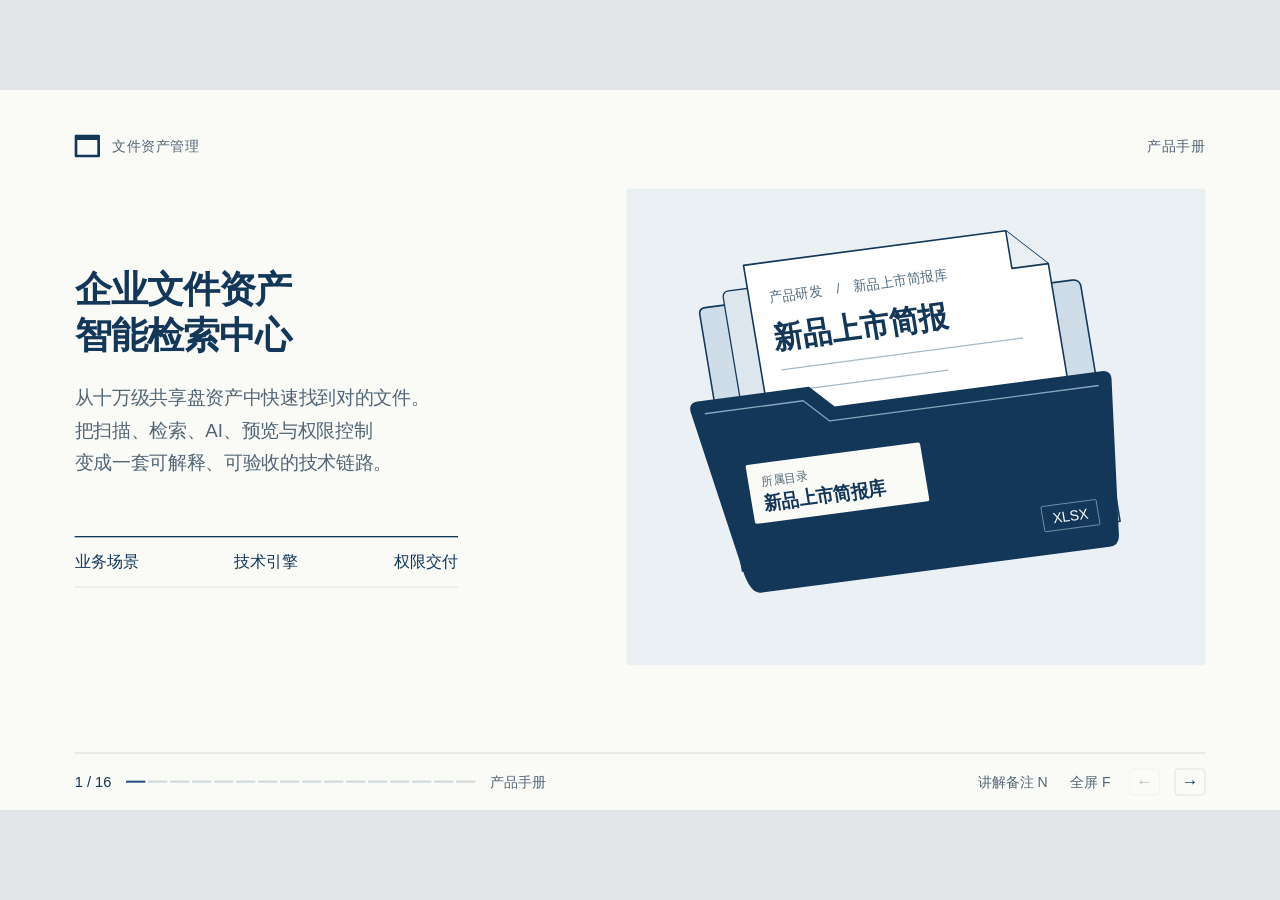
==== docs/customer_technology_manual.html @ cc65c1d8 "docs: add customer-facing technical manual grounded in scanning, preview, AI, and directory ACL impl" ====
<!doctype html>
<html lang="zh-CN"><head><meta charset="UTF-8">
<meta name="viewport" content="width=device-width,initial-scale=1">
<title>企业文件资产智能检索中心 · 产品手册</title>
<style>
:root {
  --paper:#fafaf7; --white:#fff; --ink:#182d3e; --navy:#123759; --blue:#214f7b;
  --pale:#eaf0f4; --soft:#536675; --line:#d1d8db;
}
* { box-sizing:border-box }
html,body { width:100%; height:100%; margin:0; overflow:hidden }
body { font:26px/1.5 -apple-system,BlinkMacSystemFont,"PingFang SC","Microsoft YaHei",sans-serif; color:var(--ink); background:#e1e5e7 }
button { font:inherit; color:inherit; cursor:pointer }
button:focus-visible { outline:3px solid #487dad; outline-offset:4px }
#deck { width:1920px; height:1080px; position:absolute; transform-origin:top left; background:var(--paper) }
.slide { display:none; width:1920px; height:1080px; position:relative; overflow:hidden; padding:64px 112px 118px; background:var(--paper) }
.slide.on { display:block; animation:reveal 150ms ease-out }
@keyframes reveal { from {opacity:.3} to {opacity:1} }
@media(prefers-reduced-motion:reduce) { .slide.on {animation:none} }
h1,h2,h3,p,figure {margin:0}
h1,h2,h3 {color:var(--navy)}
.mast {display:flex; justify-content:space-between; align-items:center; height:39px; font-size:21px; font-weight:550; color:var(--soft); letter-spacing:.04em}
.mast span:first-child {display:flex; align-items:center; gap:18px}
.mast span:first-child:before {content:""; display:block; width:30px; height:22px; border:4px solid var(--navy); border-top-width:8px; border-radius:2px}
.pagehead {margin:47px 0 35px}
h2 {font-size:54px; line-height:1.25; letter-spacing:-.045em; font-weight:700}
.pagehead p {color:var(--soft); font-size:27px; margin-top:15px}
.fine {position:absolute; left:112px; right:112px; bottom:115px; color:var(--soft); font-size:21px}
svg text {font-family:-apple-system,"PingFang SC","Microsoft YaHei",sans-serif}
.cover-layout {display:grid; grid-template-columns:.95fr 1.05fr; align-items:center; gap:42px; margin-top:45px; height:715px}
.cover h1 {font-size:56px; line-height:1.23; letter-spacing:-.035em}
.cover h1 span {display:block}
.cover-copy {margin-top:34px; font-size:28px; line-height:1.75; color:var(--soft)}
.cover figure {width:100%; height:100%; display:grid; place-items:center; background:var(--pale); border-radius:4px}
.cover figure svg {width:100%; height:auto}
.cover-index {margin-top:85px; width:575px; display:flex; justify-content:space-between; padding:19px 0; border-top:2px solid var(--navy); border-bottom:1px solid var(--line); font-size:24px; color:var(--navy)}
.data-spread {display:grid; grid-template-columns:1.3fr 1fr; gap:90px; margin-top:56px}
.stat-main {padding:30px 0 40px;border-top:2px solid var(--navy);border-bottom:1px solid var(--line)}
.stat-main strong {font:600 132px/1.2 "Helvetica Neue",Arial,sans-serif; letter-spacing:-.07em; color:var(--navy)}
.stat-main em {font-size:31px;margin-left:23px;font-style:normal}
.stat-list {display:flex;gap:100px;margin-top:23px}
.stat-list b {display:block;color:var(--navy);font:550 55px/1.3 "Helvetica Neue",Arial,sans-serif;letter-spacing:-.04em}
.stat-list span,.caption {font-size:24px;color:var(--soft)}
.formats {padding:40px 47px;background:#eaf0f3;align-self:stretch}
.formats figcaption {font-weight:650;color:var(--navy);font-size:29px}
.format {display:grid;grid-template-columns:90px 1fr 80px;align-items:center;gap:18px;margin-top:44px;color:var(--navy)}
.format b {font-size:24px}.format em {font-size:27px;font-weight:600;font-style:normal;text-align:right}
.track {height:12px;background:#d5e0e6}.track i {display:block;height:100%;background:var(--blue)}
.scenario {display:grid;grid-template-columns:520px 1fr;gap:65px;margin-top:44px}
.quote {color:var(--navy);font-size:36px;line-height:1.55;font-weight:600;letter-spacing:-.02em}
.quote::before {content:"“";display:block;height:66px;font:106px/.95 Georgia,serif;color:var(--blue)}
.side-copy {font-size:26px;color:var(--soft);margin-top:30px;max-width:450px}
.surface {background:white;border:1px solid #c7d0d7;border-radius:8px;overflow:hidden}
.surface-head {display:flex;align-items:center;justify-content:space-between;padding:20px 30px;border-bottom:1px solid var(--line);font-size:23px;color:var(--soft)}
.surface-head strong {color:var(--navy);font-weight:650}.surface-body {padding:30px}
.search-field {display:flex;align-items:center;gap:15px;color:var(--navy);border-bottom:2px solid var(--blue);padding:10px 0 16px;font-weight:600}
.search-icon {height:23px;width:23px;border-radius:50%;border:3px solid currentColor;position:relative;margin-right:4px}
.search-icon::after {position:absolute;content:"";width:12px;height:3px;background:currentColor;right:-8px;bottom:-5px;transform:rotate(45deg)}
.inlinefilters {display:flex;gap:14px;align-items:center;margin:17px 0 26px;color:var(--soft);font-size:23px}
.inlinefilters span + span:before {content:"·";margin-right:14px}
.file-row {display:grid;grid-template-columns:60px 1fr auto;align-items:center;gap:18px;padding:21px 17px;border-top:1px solid var(--line)}
.file-row.chosen {background:var(--pale);border-left:4px solid var(--blue);padding-left:13px}
.file-icon {border:1.5px solid #8ba3b7;border-radius:4px;background:#fff;font:650 16px/48px Arial,sans-serif;text-align:center;color:var(--blue)}
.file-name {font-size:25px;font-weight:630;color:var(--ink)}
.file-path,.date small {display:block;color:var(--soft);font-size:21px;font-weight:400}
.date {text-align:right;font-size:22px;font-variant-numeric:tabular-nums}
.dialogue {display:grid;grid-template-columns:1.05fr .95fr;gap:94px;align-items:center;margin-top:48px}
.exchange {background:var(--pale);padding:40px 42px;min-height:430px}
.request {background:var(--navy);color:white;padding:20px 28px;max-width:86%;margin-left:auto;border-radius:10px 10px 0 10px;font-size:27px}
.reply-label {margin:38px 0 12px;color:var(--blue);font-size:22px;font-weight:650}
.reply {padding:22px 24px;background:white;width:max-content;max-width:100%;font-size:25px;border-radius:0 7px 7px 7px}
.reply small {display:block;margin-top:12px;color:var(--soft);font-size:22px}
.term {display:grid;grid-template-columns:150px 1fr;gap:35px;padding:22px 0;border-bottom:1px solid var(--line);font-size:25px}
.term:first-child {border-top:2px solid var(--navy)}.term b{color:var(--navy)}
.org-map {display:grid;grid-template-columns:1.15fr .85fr;gap:2px;margin-top:42px;background:var(--line);border:1px solid var(--line)}
.org-tree,.org-detail {padding:32px 40px;background:white}
.org-detail {background:var(--pale);display:flex;flex-direction:column;justify-content:center}
.org-detail h3 {margin:12px 0 18px;font-size:38px}.org-detail p{font-size:26px;line-height:1.7}
.org-title {font-size:22px;color:var(--soft);margin-bottom:15px}
.treegroup {border-left:1px solid #c3ced6;margin-left:25px;padding-left:30px}
.node {display:flex;align-items:center;gap:18px;min-height:70px;padding:9px 15px;color:var(--soft);font-size:26px}
.node.selected {background:var(--navy);color:white;border-radius:4px}
.folder {position:relative;width:36px;height:25px;border-radius:2px;flex:none;background:#7290a8}
.folder::before {content:"";position:absolute;top:-5px;left:0;width:15px;height:8px;border-radius:2px;background:inherit}.selected .folder {background:white}
#chrome {position:absolute;bottom:0;left:112px;right:112px;height:86px;display:flex;justify-content:space-between;align-items:center;border-top:1px solid #bdc8cd;background:var(--paper);z-index:3}
#chrome>div {display:flex;align-items:center;gap:22px}
#counter {font-size:22px;font-variant-numeric:tabular-nums;color:var(--navy);white-space:nowrap}
#steps {display:flex;gap:4px}#steps i {width:29px;height:3px;background:var(--line)}#steps .read {background:var(--blue)}
#chrome button,#notes button {border:0;background:transparent;padding:8px 6px;font-size:21px;color:var(--soft)}
#chrome button:hover,#notes button:hover {color:var(--navy);text-decoration:underline}
#chrome .arrow {width:46px;height:40px;border:1px solid var(--line);border-radius:5px;padding:0;font-size:25px;color:var(--navy)}
button:disabled {opacity:.3;cursor:default}#chrome .arrow:hover{text-decoration:none}
#notes {position:absolute;z-index:4;bottom:95px;left:112px;right:112px;background:var(--navy);color:white;padding:23px 35px;border-radius:6px}
#notes[hidden] {display:none}#notes button {color:white;float:right}#notes p {white-space:pre-line;font-size:26px}#notes b {font-size:21px;color:#d1e0ed}#notes button:hover{color:white}
@page {size:1920px 1080px;margin:0}
@media print {
  html,body {height:auto;width:1920px;background:white;overflow:visible}
  #deck {position:static;transform:none!important;width:1920px;height:auto}
  .slide,.slide.on {display:block;position:relative;break-after:page;page-break-after:always;break-inside:avoid;animation:none}
  .slide:last-of-type {break-after:auto;page-break-after:auto}
  #chrome,#notes {display:none!important}
  * {-webkit-print-color-adjust:exact;print-color-adjust:exact}
}
.casebook,.accessboard{display:grid;gap:70px;margin-top:43px;align-items:start}
.casebook{grid-template-columns:1.05fr 1fr}
.casebook h3,.accessboard h3,.casebook h4,.casebook p,.accessboard p,.casefacts,.casefacts dd{margin:0}
.caseproof{border:1.5px solid var(--line);border-top:5px solid var(--navy);background:#fff}
.casecap,.casefoot{padding:19px 36px;color:var(--navy);font-size:23px}
.casecap{display:flex;align-items:center;justify-content:space-between;border-bottom:1px solid var(--line);font-weight:650}
.casealert{font-size:22px;color:#964125;background:#f8ede6;padding:3px 15px;border-radius:3px}
.casebody{padding:24px 36px 20px}
.casefield,.accesscaption{color:var(--blue);font-size:22px;line-height:1.5;font-weight:600}
.casebody h3{color:var(--navy);font-size:42px;line-height:1.45;margin:3px 0 20px}
.caseissue{border-left:3px solid #ab674b;padding-left:21px}
.caseissue p{font-size:28px;line-height:1.55;margin-top:5px}
.casefacts{display:flex;gap:62px;border-top:1px solid var(--line);margin-top:22px;padding-top:16px}
.casefacts dt{font-size:21px;color:#51616c}.casefacts dd{font-size:25px;color:var(--navy);margin-top:4px}
.casefoot{font-size:21px;border-top:1px solid var(--line);background:#f3f5f3}
.caseresolve{padding:10px 0 0 12px}.caseresolve h3{font-size:40px;line-height:1.4;margin:5px 0 31px}
.casestep{position:relative;padding:0 0 33px 41px}.casestep:not(.last):before{content:'';position:absolute;top:24px;bottom:-7px;left:8px;width:2px;background:#a8b7c5}
.casestep i{position:absolute;left:0;top:11px;width:18px;height:18px;border:3px solid var(--blue);border-radius:50%;background:white}
.casestep h4{font-size:29px;line-height:1.45}.casestep p,.caseauto span{font-size:25px;color:#51616c;line-height:1.55;margin-top:5px}
.caseauto{border-top:1px solid var(--line);padding-top:23px}.caseauto strong{color:var(--blue);font-size:26px;margin-right:20px}
.accessboard{grid-template-columns:.73fr 1.5fr;gap:0;border:1px solid var(--line);border-top:5px solid var(--navy);background:#fff}
.accessfile{background:var(--navy);color:#fff;padding:32px 40px;min-height:475px;align-self:stretch;display:flex;flex-direction:column;align-items:flex-start}
.accesscaption{color:#e4ecf1}.accessdoc{width:144px;height:160px;margin:38px 0 22px;color:#d5e0e9}.accessfile h3{font-size:39px;color:#fff}.accessfile p{font-size:23px;color:#e4ecf1;margin-top:6px}
.accessledger{padding:29px 45px 15px}
.ledgerhead,.ledgerrow{display:grid;grid-template-columns:28% 1fr;gap:15px}
.ledgerhead{color:#536675;font-size:21px;border-bottom:1.5px solid var(--navy);padding-bottom:12px}
.ledgerrow{align-items:baseline;padding:19px 0;border-bottom:1px solid var(--line)}
.ledgerrow:last-child{border:0}.ledgerrow b{color:var(--blue);font-size:26px}.ledgerrow strong{font-size:29px}.ledgerrow p{font-size:25px;color:#51616c;margin-top:4px}

#trail{font-size:21px;color:var(--soft)}

/* Technical companion pages: shared typography and space with the original deck */
.tech-lead{font-size:27px;color:var(--soft);margin-top:14px;line-height:1.55}
.tech-grid{display:grid;grid-template-columns:repeat(3,minmax(0,1fr));gap:22px;margin-top:39px}
.tech-grid.two{grid-template-columns:repeat(2,minmax(0,1fr))}.tech-grid.four{grid-template-columns:repeat(4,minmax(0,1fr));gap:17px}
.tech-panel{border:1px solid #cdd8e0;border-top:5px solid var(--navy);background:#fff;padding:30px 31px;min-height:235px}
.tech-panel.soft{background:#edf3f6}.tech-panel .step-num{font:600 20px Arial,sans-serif;letter-spacing:.13em;color:#66829b;margin-bottom:17px}
.tech-panel h3{font-size:31px;line-height:1.3;margin:0 0 13px;font-weight:650}
.tech-panel p,.tech-panel li{color:#485e70;font-size:24px;line-height:1.52}
.tech-panel ul{margin:8px 0;padding-left:27px}
.tech-panel .sub{font-size:21px;color:#6d8290;margin-top:13px}
.tech-strip{display:flex;align-items:stretch;gap:0;margin-top:48px}
.tech-node{flex:1;background:#fff;border:1.5px solid #ced8e0;padding:24px 16px;text-align:center;min-width:0}
.tech-node strong{display:block;color:var(--navy);font-size:27px;margin-bottom:7px}.tech-node span{display:block;font-size:21px;color:#526b78;line-height:1.4}
.tech-arrow{display:grid;place-items:center;flex:0 0 42px;color:#4b7697;font-size:35px}
.tech-kicker{font-size:20px;letter-spacing:.12em;text-transform:uppercase;color:#477194;font-weight:700;margin-bottom:12px}
.tech-rule{height:1px;background:#c7d3dc;margin:24px 0}
.tech-split{display:grid;grid-template-columns:1.12fr .88fr;gap:55px;margin-top:36px}
.tech-feature{border-left:5px solid var(--navy);padding:4px 0 4px 26px;margin-bottom:27px}
.tech-feature h3{font-size:29px;margin:0 0 8px}.tech-feature p{font-size:24px;color:#516675;line-height:1.53}
.tech-note{margin-top:22px;font-size:22px;line-height:1.5;color:#556d7e;background:#eaf1f5;border-left:4px solid #6389a5;padding:17px 25px}
.tech-metric{border:1px solid #cfdce4;background:#fff;padding:30px 32px;margin-top:19px}
.tech-metric .metric-value{font:650 84px/1.1 Arial,sans-serif;color:var(--navy);letter-spacing:-.055em}
.tech-metric .metric-caption{font-size:23px;color:#596e80}
.tech-compare{display:grid;grid-template-columns:1fr 1fr;gap:24px;margin-top:38px}
.tech-compare .tech-metric{margin:0}
.tech-barrow{margin-top:23px;display:grid;grid-template-columns:160px 1fr 100px;gap:18px;align-items:center;font-size:24px}
.tech-track{height:26px;background:#d7e2e8}.tech-track i{display:block;height:100%;background:var(--navy)}
.tech-track .after{background:#7394ac}
.tech-label{display:inline-flex;gap:10px;align-items:center;font-size:22px;color:#365c7b;border:1px solid #a8c1d2;background:#f4f8fa;padding:8px 14px;margin-right:9px;margin-bottom:9px}
.tech-bullets{margin-top:16px;padding-left:28px}.tech-bullets li{font-size:25px;line-height:1.6;margin:10px 0}
.tech-call{padding:25px 32px;background:#163b5a;color:#fff;margin-top:32px;font-size:26px;line-height:1.45}
.tech-call strong{color:white}
.tech-code{font:600 21px/1.5 ui-monospace,monospace;background:#e9f0f4;padding:18px 22px;border:1px solid #c5d4df;color:#1f5276;overflow-wrap:anywhere}
.tech-status{display:inline-block;font-size:19px;padding:5px 13px;background:#e5f1eb;color:#23644a;font-weight:650}
.tech-status.warn{background:#f8ece5;color:#8a553c}
@media print {.tech-panel,.tech-metric,.tech-node{break-inside:avoid}}

.tech-slide[data-name="限行预览"] .tech-grid{margin-top:22px}
.tech-slide[data-name="限行预览"] .tech-split{margin-top:24px}
</style></head><body><main id="deck">
<section class="slide cover on" data-name="产品手册" data-notes="这本手册从一份新品简报讲起。|员工要判断该用哪一份，管理员要知道简报按时交了没有。">
<header class="mast"><span>文件资产管理</span><span>产品手册</span></header>
<div class="cover-layout">
  <div>
    <h1><span>企业文件资产</span><span>智能检索中心</span></h1>
    <p class="cover-copy">从十万级共享盘资产中快速找到对的文件。<br>把扫描、检索、AI、预览与权限控制<br>变成一套可解释、可验收的技术链路。</p>
    <div class="cover-index"><span>业务场景</span><span>技术引擎</span><span>权限交付</span></div>
  </div>
  <figure>
    <svg viewBox="0 0 840 690" role="img" aria-label="企业目录中的新品简报档案夹。抽出的简报上标有文件名、格式和所属目录。">
      <g transform="matrix(.91,-.12,.16,.96,37,113)" stroke-linejoin="round">
        <path d="M62 151V80q0-10 10-10h148l30 31h402q12 0 12 12v354H62Z" fill="#cedde7" stroke="#123759" stroke-width="2.5"/>
        <path d="M103 181V60q0-10 10-10h156l30 31h304q12 0 12 12v327H103Z" fill="#dde7ed" stroke="#123759" stroke-width="2"/>
        <path d="M143 348V15h418l58 57v290Z" fill="#fff" stroke="#123759" stroke-width="2.5"/>
        <path d="M561 15v57h58" fill="#e9eff2" stroke="#123759" stroke-width="2.5"/>
        <text x="174" y="75" fill="#526b7e" font-size="21">产品研发　/　新品上市简报库</text>
        <text x="171" y="145" fill="#123759" font-size="46" font-weight="650">新品上市简报</text>
        <path d="M175 177h385M175 210h260" stroke="#a5b9c7" stroke-width="2"/>
        <path d="M64 466 24 222q-2-13 12-13h177l35 34h426q14 0 12 13l-29 232q-2 13-16 13H85q-15 0-21-35Z" fill="#123759" stroke="#123759" stroke-width="3"/>
        <path d="M44 227h157l36 35h429" fill="none" stroke="#87a5be" stroke-width="2"/>
        <rect x="94" y="311" width="278" height="89" rx="3" fill="#fafaf7"/>
        <text x="115" y="345" fill="#536675" font-size="18">所属目录</text>
        <text x="113" y="381" fill="#123759" font-size="28" font-weight="600">新品上市简报库</text>
        <rect x="544" y="430" width="88" height="38" rx="2" fill="none" stroke="#9ab2c6"/>
        <text x="588" y="457" text-anchor="middle" font-family="Arial" font-size="22" fill="white">XLSX</text>
      </g>
    </svg>
  </figure>
</div>
</section>
<section class="slide" data-name="报表资产" data-notes="先看这个演示环境里的文件规模，索引就是系统为检索记下的文件信息。|这些数来自同一份界面演示资料，可以用来理解目录和报表的量级。">
<header class="mast"><span>企业文件资产中心</span><span>报表资产</span></header>
<div class="pagehead"><h2>先看有哪些报表可查</h2><p>系统把文件名、目录与时间等元数据建立索引；普通检索不扫描网盘，也不建立正文全文索引。</p></div>
<div class="data-spread">
  <div><div class="stat-main"><div class="caption">模拟环境已索引报表（并非客户生产文件）</div><strong>130,452</strong><em>份</em></div>
    <div class="stat-list"><div><b>25</b><span>个事业部</span></div><div><b>4,829</b><span>个业务目录</span></div></div>
  </div>
  <figure class="formats"><figcaption>已索引报表的格式分布</figcaption>
    <div class="format"><b>XLSX</b><div class="track"><i style="width:47%"></i></div><em>47%</em></div>
    <div class="format"><b>XLS</b><div class="track"><i style="width:33%"></i></div><em>33%</em></div>
    <div class="format"><b>CSV</b><div class="track"><i style="width:20%"></i></div><em>20%</em></div>
  </figure>
</div>
<p class="fine">数据来自现有界面演示快照，统计日期未标注；其中含大量零字节占位文件，只能证明目录检索能力，不能证明真实报表预览质量。</p>
</section>
<section class="slide" data-name="文件检索" data-notes="晨会要用产品研发的简报，这里特意摆了两份同名文件。|先看所属目录，再核对修改时间和报表里的业务期次。">
<header class="mast"><span>企业文件资产中心</span><span>文件检索</span></header>
<div class="pagehead"><h2>同名简报，先看所属目录</h2><p>知道报表名时，用关键词搜索，再按日期和格式缩小范围。</p></div>
<div class="scenario"><div><p class="quote">我要找产品研发的<br>新品上市简报。</p><p class="side-copy">名称相同，来源部门不同。选中研发目录里的文件，再核对业务期次。</p></div>
<div class="surface"><div class="surface-head"><strong>检索结果</strong><span>流程示意</span></div><div class="surface-body">
<div class="search-field"><i class="search-icon" aria-hidden="true"></i>新品上市简报</div>
<div class="inlinefilters"><span>按修改日期</span><span>XLSX</span><span>严格匹配</span></div>
<div class="file-row chosen"><span class="file-icon">XLSX</span><div><div class="file-name">新品上市简报.xlsx</div><span class="file-path">产品研发 / 新品上市简报库</span></div><span class="date">2026-11-04<small>修改日期</small></span></div>
<div class="file-row"><span class="file-icon">XLSX</span><div><div class="file-name">新品上市简报.xlsx</div><span class="file-path">华东大区 / 线上自营</span></div><span class="date">2026-11-03<small>修改日期</small></span></div>
</div></div></div>
<p class="fine">文件、路径及日期组合为选表示例。修改时间反映文件改动，业务期次以报表内容为准。</p>
</section>
<section class="slide" data-name="AI 找表" data-notes="有时同事只记得某份表是做什么的，说不出完整文件名。|这时可以用业务语言提问，让 AI 找表根据目录和命名规律提示一个查找方向。">
<header class="mast"><span>企业文件资产中心</span><span>AI 找表</span></header>
<div class="pagehead"><h2>记不住表名，也能描述需求</h2><p>说出业务主题和用途，让 AI 找表提示可能的文件位置。</p></div>
<div class="dialogue"><div class="exchange"><div class="request">晨会要看新品上市情况，简报去哪找？</div>
<div class="reply-label">AI 找表 · 对话示意</div><div class="reply">可以先看「新品上市简报库」。<small>产品研发　/　新品上市简报库</small></div></div>
<div><div class="term"><b>怎么问</b><span>说清业务主题，例如“新品上市”。</span></div><div class="term"><b>依据什么</b><span>目录结构和文件命名规律。</span></div><div class="term"><b>怎么确认</b><span>打开候选目录，核对简报内容。</span></div></div></div>
<p class="fine">对话仅演示提问方式与位置提示，具体文件由使用者核对。</p>
</section>
<section class="slide" data-name="目录与监控" data-notes="如果熟悉业务归属，也可以顺着组织目录找到新品简报。|选中简报库即可把这个目录设为监控对象，之后通过规则检测更新情况。">
<header class="mast"><span>企业文件资产中心</span><span>目录与监控</span></header>
<div class="pagehead"><h2>沿着组织目录找到交付位置</h2><p>目录节点显示文件总数与今日新增，选中目录即可设置监控。</p></div>
<div class="org-map"><div class="org-tree"><div class="org-title">组织目录 · 路径示意</div>
<div class="node">⌄ <i class="folder"></i>企业网盘总目录</div><div class="treegroup"><div class="node">⌄ <i class="folder"></i>产品研发</div><div class="treegroup"><div class="node selected"><i class="folder"></i>新品上市简报库</div></div><div class="node">› <i class="folder"></i>华东大区</div><div class="node">› <i class="folder"></i>华南大区</div></div></div>
<div class="org-detail"><span class="caption">所选目录</span><h3>新品上市简报库</h3><p>由新品运营组跟进，每日更新。<br>将这个目录设为监控对象，<br>定时或手动检查是否按时归档。</p></div></div>
<p class="fine">维护人员可查看索引状态、手动刷新或设置定时任务，并同步组织架构。</p>
</section>
<section class="slide" data-name="归档跟进" data-notes="每天应更新的新品简报到了检测节点还没出现，就会生成带编号的逾期待办。|责任人可提交完成凭证，管理员审核，扫描到符合条件的新文件也可自动关闭。">
<header class="mast"><span>企业文件资产中心</span><span>归档跟进</span></header>
<div class="pagehead"><h2>该交的简报，今天还没更新</h2><p>待办指向具体的交付任务，责任人可以直接跟进。</p></div>
<div class="casebook">
 <article class="caseproof"><div class="casecap"><span>归档待办</span><span class="casealert">已逾期</span></div>
 <div class="casebody"><div class="casefield">监控任务</div><h3>新品简报</h3>
 <div class="caseissue"><span class="casefield">异常原因</span><p>已到检测节点，目录里仍没有<br>今天应更新的简报。</p></div>
 <dl class="casefacts"><div><dt>责任组</dt><dd>新品运营组</dd></div><div><dt>更新要求</dt><dd>每日更新</dd></div></dl></div>
 <div class="casefoot">系统为每项逾期待办分配工单编号。</div></article>
 <aside class="caseresolve"><div class="casefield">处理路径</div><h3>怎样关闭这项待办？</h3>
 <div class="casestep"><i></i><h4>责任人提交凭证</h4><p>补交简报，提交完成凭证。</p></div>
 <div class="casestep last"><i></i><h4>管理员审核</h4><p>核对凭证，处理这项待办。</p></div>
 <div class="caseauto"><strong>自动关闭</strong><span>扫描到符合条件的新文件时也可关闭。</span></div></aside>
</div>
</section>
<section class="slide" data-name="下载审批" data-notes="以新品简报为例，员工选定文件后提交下载申请。|管理员处理这份申请，通过后由申请人下载文件。">
<header class="mast"><span>企业文件资产中心</span><span>下载审批</span></header>
<div class="pagehead"><h2>选定原件，再交管理员审批</h2><p>员工需要带走新品简报时，从选中的文件发起申请。</p></div>
<div class="accessboard">
 <div class="accessfile"><div class="accesscaption">申请对象</div><svg class="accessdoc" viewBox="0 0 224 248" aria-hidden="true"><path d="M15 6h137l56 59v176H15z" fill="none" stroke="currentColor" stroke-width="3"/><path d="M152 6v59h56M42 105h91M42 133h136M42 161h136M42 189h89" fill="none" stroke="currentColor" stroke-width="3"/></svg><h3>新品简报</h3><p>下载申请示意</p></div>
 <div class="accessledger"><div class="ledgerhead"><span>经手人</span><span>处理动作</span></div>
 <div class="ledgerrow"><b>申请人</b><div><strong>选定报表</strong><p>对需要的文件发起下载申请。</p></div></div>
 <div class="ledgerrow"><b>管理员</b><div><strong>处理申请</strong><p>在下载审批中查看并审批。</p></div></div>
 <div class="ledgerrow"><b>申请人</b><div><strong>获取原件</strong><p>申请通过后，下载所选文件。</p></div></div></div>
</div>
</section>
<section class="slide tech-slide" data-name="技术架构" data-notes="先说最重要的架构决策：不是给文件逐一喂 AI。先建独立索引，访问时先确认权限，再根据用户需要读取有限数据。">
<header class="mast"><span>企业文件资产中心 · 技术说明</span><span>技术架构</span></header>
<div class="pagehead"><h2>这不是“搜索框 + AI”，而是一条受控检索链路</h2><p>原件留在共享盘；索引、权限、按需解析和审批分别承担不同职责。</p></div>

<div class="tech-strip" style="margin-top:66px">
<div class="tech-node"><strong>NAS / SMB</strong><span>共享盘原件<br>只读挂载建议</span></div><div class="tech-arrow">→</div>
<div class="tech-node"><strong>动态扫描</strong><span>目录任务队列<br>获取文件元数据</span></div><div class="tech-arrow">→</div>
<div class="tech-node"><strong>SQLite + FTS5</strong><span>本地元数据索引<br>中文片段召回</span></div><div class="tech-arrow">→</div>
<div class="tech-node"><strong>FastAPI + ACL</strong><span>先鉴权、再检索<br>限权候选集</span></div><div class="tech-arrow">→</div>
<div class="tech-node"><strong>用户工作台</strong><span>关键词 / AI 找表<br>限行预览 / 申请</span></div></div>
<div class="tech-grid three"><div class="tech-panel"><div class="step-num">DATA</div><h3>检索走索引</h3><p>正常搜索只访问服务端索引库，不逐个打开 Excel，也不实时遍历共享盘。</p></div>
<div class="tech-panel"><div class="step-num">SECURITY</div><h3>访问走权限</h3><p>搜索、目录、AI 候选、预览、分析与审批都通过请求级目录授权边界。</p></div>
<div class="tech-panel"><div class="step-num">ORIGINAL</div><h3>原件单独放行</h3><p>预览返回有限行列；下载原始工作簿另走审批与有效票据。</p></div></div>

<p class="fine">实现位置：scan_pipeline.py / app.py / directory_access.py / limited_preview.py。整体架构来自仓库代码，不代表已完成企业 SSO 或 NAS 原生 ACL。</p>
</section>
<section class="slide tech-slide" data-name="扫描引擎" data-notes="动态目录队列解决目录大小不均衡的问题。已存在文件信息内存对比，只有新增修改才写数据库。失败时先保索引不误删。">
<header class="mast"><span>企业文件资产中心 · 技术说明</span><span>扫描引擎</span></header>
<div class="pagehead"><h2>扫描提速：多线程读目录，单线程批量写索引</h2><p>避免网络遍历与数据库逐条写入互相等待，未变化文件不做重复更新。</p></div>

<div class="tech-strip"><div class="tech-node"><strong>共享目录队列</strong><span>递归目录动态分配<br>避免固定切块倾斜</span></div><div class="tech-arrow">→</div><div class="tech-node"><strong>2–8 个线程</strong><span>默认 CPU 自适应<br>配置上限 16</span></div><div class="tech-arrow">→</div><div class="tech-node"><strong>有界结果队列</strong><span>默认 1,024 条<br>限制内存堆积</span></div><div class="tech-arrow">→</div><div class="tech-node"><strong>内存比对</strong><span>路径/体积/时间<br>未变跳过写入</span></div><div class="tech-arrow">→</div><div class="tech-node"><strong>SQLite 批量提交</strong><span>默认每 300 条<br>或每 1 秒</span></div></div>
<div class="tech-grid two"><div class="tech-panel soft"><div class="step-num">WHY FASTER</div><h3>把慢 I/O 与写库解耦</h3><p>目录生产线程负责网络元数据获取；单消费者批量维护本地索引，降低 SQL 往返和事务频率。</p></div><div class="tech-panel"><div class="step-num">FAIL-SAFE</div><h3>扫描不完整，也不会误删历史</h3><p>遇到拒绝访问、目录错误或文件异常，结果标记为 partial；仅完整遍历成功才清理确实消失的索引记录。</p></div></div>
<div class="tech-note"><strong>关键边界：</strong>这是“全目录元数据遍历 + 增量写库”，不是 NAS 事件监听，也不是只扫描有改动目录的秒级增量。</div>

<p class="fine">源码：fast_file_finder/scan_pipeline.py、app.py::_scan_worker；参数 SCAN_WORKERS / SCAN_QUEUE_SIZE / SCAN_BATCH_SIZE / SCAN_COMMIT_SECONDS。</p>
</section>
<section class="slide tech-slide" data-name="提速验证" data-notes="客户可以看到有真实对比而不是凭空写提升十倍。数据是真实本地基准，NAS 环境要重新测量。">
<header class="mast"><span>企业文件资产中心 · 技术说明</span><span>提速验证</span></header>
<div class="pagehead"><h2>扫描速度已验证，展示实测而非夸大承诺</h2><p>119,668 份本地模拟文件、无变化扫描，同一目录改造前后各一次。</p></div>

<div class="tech-compare"><div class="tech-metric"><div class="metric-caption">改造前 · 单次本地扫描</div><div class="metric-value">11.685<span style="font-size:31px"> 秒</span></div><div class="tech-barrow"><span>耗时</span><div class="tech-track"><i style="width:100%"></i></div><b>100%</b></div></div>
<div class="tech-metric"><div class="metric-caption">改造后 · 4 个扫描线程</div><div class="metric-value">6.239<span style="font-size:31px"> 秒</span></div><div class="tech-barrow"><span>耗时</span><div class="tech-track"><i class="after" style="width:53.4%"></i></div><b>53.4%</b></div></div></div>
<div class="tech-grid two" style="margin-top:23px"><div class="tech-panel soft" style="min-height:160px"><div class="step-num">OBSERVED</div><h3>用时减少约 47%</h3><p>扫描结果均 complete；119,668 seen / unchanged；0 errors。</p></div>
<div class="tech-panel soft" style="min-height:160px"><div class="step-num">TRADE-OFF</div><h3>用内存换扫描效率</h3><p>峰值 RSS 约从 114 MiB 提升到 240 MiB。适合按内存配额和并发调整。</p></div></div>
<div class="tech-note">这是 2026-11-05 的本地模拟盘、单轮先旧后新对比，受操作系统缓存和测试顺序影响；不可对客户承诺真实 NAS 一定提升 47%。</div>

<p class="fine">依据：docs/SCAN_AND_LIMITED_PREVIEW.md；配套回归：tests/test_scan_and_preview_upgrade.py。</p>
</section>
<section class="slide tech-slide" data-name="检索机制" data-notes="检索和内容分析是两件事，检索过程不读大 Excel，排名依据文件的元数据与业务短词。">
<header class="mast"><span>企业文件资产中心 · 技术说明</span><span>检索机制</span></header>
<div class="pagehead"><h2>真正快的原因：用户搜索不再重新扫描网盘</h2><p>SQLite FTS5 先召回候选，再由本地规则排序，兼容中文、英文缩写与目录线索。</p></div>

<div class="tech-split"><div>
<div class="tech-feature"><h3>01 · 建索引而不是反复找文件</h3><p>预先保留文件 ID、名称、路径、格式、大小、mtime 等字段；普通搜索只读本地索引。</p></div>
<div class="tech-feature"><h3>02 · 关键词与中文片段召回</h3><p>中文字符片段 + FTS5，支持名称/路径命中、严格匹配无结果后的宽松降级。</p></div>
<div class="tech-feature"><h3>03 · 业务相关度综合排序</h3><p>文件名精确命中、短词/英文缩写、文件类型与目录命中分别评分；修改时间可单独排序。</p></div></div>
<div><div class="tech-panel soft" style="min-height:400px"><div class="step-num">SEARCH EXAMPLE</div><h3>“投放 ROI 月报”</h3><div class="tech-rule"></div>
<div class="tech-label">词片段：投放 / ROI / 月报</div><div class="tech-label">仅授权业务目录</div><div class="tech-label">FTS5 候选</div><div class="tech-label">名称优先排序</div>
<p style="margin-top:26px">返回文件名、目录、更新时间及相关度；用户选定后才按需读取预览数据。</p></div></div></div>
<div class="tech-note">未建立 Excel 单元格正文全文索引：当用户说“搜表内内容”，不能向客户承诺跨 13 万文件的单元格全文检索。</div>

<p class="fine">源码：app.py::candidate_search / extract_query_features / score_candidate / /api/search；调用前由目录 ACL 限制候选集。</p>
</section>
<section class="slide tech-slide" data-name="AI 找表" data-notes="AI 不等于遍历十几万个文件，它先检索授权内索引。模型不能编文件；如果未命中只能建议下一步找哪个目录。">
<header class="mast"><span>企业文件资产中心 · 技术说明</span><span>AI 找表</span></header>
<div class="pagehead"><h2>AI 是“增强检索”，不是替代索引的全盘扫表</h2><p>不记得文件名时，先本地候选，再由模型辅助给出可能目录与替代关键词。</p></div>

<div class="tech-strip"><div class="tech-node"><strong>自然语言描述</strong><span>“晨会要看<br>新品上市情况”</span></div><div class="tech-arrow">→</div><div class="tech-node"><strong>业务词拆解</strong><span>去口语停用词<br>抽取核心实体</span></div><div class="tech-arrow">→</div><div class="tech-node"><strong>权限内 FTS</strong><span>先查索引候选<br>高分直接返回</span></div><div class="tech-arrow">→</div><div class="tech-node"><strong>模型兜底</strong><span>低匹配时利用<br>部分授权目录</span></div><div class="tech-arrow">→</div><div class="tech-node"><strong>可核对结果</strong><span>候选文件卡片<br>目录与关键词</span></div></div>
<div class="tech-grid two"><div class="tech-panel"><div class="step-num">LOCAL FIRST</div><h3>有线索，直接给证据</h3><p>本地高分命中时给出真实文件名、所属目录和路径，不必调用外部大模型；“今天/昨天/最新”可先按授权索引 mtime 做确定性检索。</p></div>
<div class="tech-panel"><div class="step-num">MODEL OPTIONAL</div><h3>没找到，辅助推测方向</h3><p>支持配置主模型和备用模型；发送的是提问及受限候选目录/元数据，不是读取全网盘 Excel 正文。模型异常可回落到本地建议。</p></div></div>
<div class="tech-note">模型给出的“可能目录”是推测，不代表原件存在。启用外部模型前，要确认目录名和文件名等元数据是否允许出网。</div>

<p class="fine">源码：app.py::ai_guess_and_supplement / answer_dated_file_request / call_llm / /api/ai/chat；服务端按当前账号 ACL 获取数据。</p>
</section>
<section class="slide tech-slide" data-name="限行预览" data-notes="服务端限行是核心区别：不是完整 Excel 发到浏览器后只隐藏多余行，而是服务器返回有限 JSON。">
<header class="mast"><span>企业文件资产中心 · 技术说明</span><span>限行预览</span></header>
<div class="pagehead"><h2>安全边界前移：服务端裁剪数据，再交给浏览器</h2><p>过去“先下载原件、前端只显示几行”的方式已替换为服务端 JSON 分页。</p></div>

<div class="tech-grid four"><div class="tech-panel"><div class="step-num">PAGING</div><h3>100 行</h3><p>默认每页；最多 200 行 / 页</p></div><div class="tech-panel"><div class="step-num">ROWS</div><h3>10,000</h3><p>最多预览前一万行</p></div><div class="tech-panel"><div class="step-num">COLUMNS</div><h3>100 列</h3><p>每格最多 2,000 字符</p></div><div class="tech-panel"><div class="step-num">SHEETS</div><h3>50 个</h3><p>最多列出前 50 个工作表</p></div></div>
<div class="tech-split"><div><div class="tech-feature"><h3>服务端解析与资源封顶</h3><p>xlsx/xlsm 使用 openpyxl 只读模式；CSV 按行读取；源文件通常限制 32 MB，部分旧格式 16 MB；解压总体积 128 MB。</p></div><div class="tech-feature"><h3>一次仅解析一份，短缓存复用</h3><p>同一进程单个未缓存解析任务；60 秒内缓存最多 32 页或 16 MB；原件变化后失效。</p></div></div>
<div><div class="tech-panel soft" style="min-height:355px"><div class="step-num">SECURITY GATE</div><h3>授权校验 → 限行解析 → JSON 返回</h3><div class="tech-rule"></div><p>每次先按账号定位授权文件；缓存命中仍重新做权限判断；响应使用 no-store，原件字节不通过预览接口下发。</p><p class="sub">旧原件直传预览接口、浏览器 Worker 和磁盘原件缓存已移除。</p></div></div></div>

<p class="fine">源码：limited_preview.py、app.py::preview_data；前端 preview.html；超过范围请按审批获取原件。</p>
</section>
<section class="slide tech-slide" data-name="权限模型" data-notes="客户可以问即使搜到了 ID 能否直接下载：不行，所有接口再走授权。这里的部门匹配是精确部门，不是字符串相似猜测。">
<header class="mast"><span>企业文件资产中心 · 技术说明</span><span>权限模型</span></header>
<div class="pagehead"><h2>先确认谁能看见，再决定哪些文件参与搜索</h2><p>应用层目录 ACL 不仅保护详情页，也在召回、统计和分页前过滤。</p></div>

<div class="tech-split"><div><div class="tech-panel soft" style="min-height:445px"><div class="step-num">POLICY ENGINE</div><h3>成员 / 部门 + 精确目录</h3><p>超级管理员向已有成员或部门授权目录；允许规则对子目录生效，拒绝规则优先，默认未授权不展示。</p>
<div class="tech-rule"></div><p>授权“财务 / 利润”时，界面可显示通向该目录的祖先节点，但不会自动暴露兄弟目录的文件。</p></div></div>
<div><div class="tech-feature"><h3>01 · 请求建立权限上下文</h3><p>从登录会话加载用户和部门授权策略，包含当前根目录作用域。</p></div><div class="tech-feature"><h3>02 · SQLite 可见视图过滤</h3><p>连接局部 visible_files 等视图，把目录授权前置到 SQL 召回、统计和分页。</p></div><div class="tech-feature"><h3>03 · 每次请求重新校验</h3><p>AI 候选、预览、下载等走同一可见范围；撤权后新请求按新授权重验，授权动作留审计。</p></div></div></div>
<div class="tech-note">已做的是应用目录权限；它不自动继承 NAS/SMB 文件系统 ACL。实际访问仍由服务账号的共享盘权限决定，正式推广前需做身份与原生 ACL 对接验收。</div>

<p class="fine">源码：directory_access.py / app.py::optional_shared_access_token / /api/system/directory-grants；回归见 test_directory_access.py。</p>
</section>
<section class="slide tech-slide" data-name="审批闭环" data-notes="这一页回答客户最关心的安全问题：在线看不等于下载全量，原件有独立出口且有管理员审批。">
<header class="mast"><span>企业文件资产中心 · 技术说明</span><span>审批闭环</span></header>
<div class="pagehead"><h2>预览和下载是两种独立权限，不混为一谈</h2><p>看见允许范围内的预览数据，不代表可以绕过审批取走整个 Excel。</p></div>

<div class="tech-strip"><div class="tech-node"><strong>登录与目录 ACL</strong><span>身份合法<br>且有目录访问权</span></div><div class="tech-arrow">→</div><div class="tech-node"><strong>限定内容预览</strong><span>服务端只回<br>可预览行列</span></div><div class="tech-arrow">→</div><div class="tech-node"><strong>申请原件</strong><span>填写下载用途<br>进入审批单</span></div><div class="tech-arrow">→</div><div class="tech-node"><strong>管理员审核</strong><span>同意 / 拒绝<br>记录审核动作</span></div><div class="tech-arrow">→</div><div class="tech-node"><strong>限时票据下载</strong><span>再次核验 ACL<br>返回真实文件</span></div></div>
<div class="tech-grid two"><div class="tech-panel"><div class="step-num">TECHNICAL CONTROL</div><h3>单独的原件出口</h3><p>下载接口基于 file_id 定位并校验原件路径；普通成员持审批后的有效票据才能下载，管理员遵循现有角色直下规则。</p></div><div class="tech-panel"><div class="step-num">USER EXPERIENCE</div><h3>不强制安装客户端</h3><p>浏览器内可以预览数据；复制共享路径供已接入网盘的电脑使用。远程网页不能直接启动访问者本机的 Excel。</p></div></div>
<div class="tech-note">限行是降低原件直接暴露面，不是字段级脱敏、DRM、防截图或防复制。需要敏感字段脱敏时必须另行制定并实现策略。</div>

<p class="fine">源码：app.py::download_file / /api/file/{id}/preview-data / 下载审批路由。远程打开文件的限制来自浏览器与终端权限边界。</p>
</section>
<section class="slide tech-slide" data-name="上线边界" data-notes="客户看到的不只是产品功能，还能理解技术投入、已经做到的程度、风险边界和推广路径。">
<header class="mast"><span>企业文件资产中心 · 技术说明</span><span>上线边界</span></header>
<div class="pagehead"><h2>目前具备试点基础，生产开放还要做针对性验收</h2><p>代码实现、模拟目录验证、客户真实环境验收，是三种不同的完成状态。</p></div>

<div class="tech-grid two"><div class="tech-panel"><span class="tech-status">仓库已实现</span><h3 style="margin-top:17px">可以现场演示的能力</h3><ul><li>动态扫描与失败保留旧索引</li><li>FTS5 索引检索和业务词排序</li><li>权限内 AI 找表与模型备援</li><li>服务端限行 JSON 预览</li><li>应用目录 ACL 和下载审批</li></ul></div>
<div class="tech-panel"><span class="tech-status warn">真实环境待验收</span><h3 style="margin-top:17px">需要客户共同确认</h3><ul><li>NAS/SMB 原生 ACL 与企业 SSO</li><li>现有明文密码存储的哈希化迁移</li><li>HTTPS 反向代理、审计与密钥治理</li><li>真实共享盘扫描与多人并发压测</li><li>敏感字段脱敏、审批策略与恢复演练</li></ul></div></div>
<div class="tech-call">推荐试点路径：<strong>先选授权业务目录 → 建索引 → 验证命中率与 P95 → 预览/权限越权测试 → 审批闭环 → 再扩大范围。</strong></div>
<div class="tech-note">部署约束：当前扫描状态与锁在进程内，推荐单应用进程；一套服务维护一个 FILE_ROOT。不要把演示环境性能或零字节样本当作生产交付指标。</div>

<p class="fine">代码与文档基准：main@411ecd8（2026-11-05 检查）；涉及用户身份认证、文件原生 ACL 和敏感信息安全的事项需上线前单独验收。</p>
</section>
<nav id="chrome" aria-label="阅读控制">
  <div><span id="counter" aria-live="polite"></span><span id="steps" aria-hidden="true"></span><span id="trail"></span></div>
  <div><button id="toggle-notes" aria-controls="notes" aria-pressed="false">讲解备注 N</button><button id="fullscreen">全屏 F</button>
    <button class="arrow" id="prev" aria-label="上一页">←</button><button class="arrow" id="next" aria-label="下一页">→</button></div>
</nav>
<aside id="notes" hidden><button id="close-notes">关闭</button><b>讲解备注</b><p id="speech"></p></aside>
</main>
<script>
(() => {
  const byId = id => document.getElementById(id);
  const slides = [...document.querySelectorAll('.slide')];
  const deck = byId('deck');
  const steps = slides.map(() => byId('steps').appendChild(document.createElement('i')));
  let current = 0;
  let pointerStart;
  let notesOpen = false;

  function fit() {
    const scale = Math.min(innerWidth / 1920, innerHeight / 1080);
    deck.style.transform = 'scale(' + scale + ')';
    deck.style.left = (innerWidth - 1920 * scale) / 2 + 'px';
    deck.style.top = (innerHeight - 1080 * scale) / 2 + 'px';
  }
  function render() {
    slides.forEach((slide, index) => {
      slide.classList.toggle('on', index === current);
      steps[index].classList.toggle('read', index <= current);
    });
    const slide = slides[current];
    byId('counter').textContent = (current + 1) + ' / ' + slides.length;
    byId('trail').textContent = slide.dataset.name;
    byId('prev').disabled = current === 0;
    byId('next').disabled = current === slides.length - 1;
    byId('notes').hidden = !notesOpen;
    byId('toggle-notes').setAttribute('aria-pressed', String(notesOpen));
    byId('speech').textContent = slide.dataset.notes.split('|').join('\n');
  }
  function move(delta) {
    current = Math.max(0, Math.min(slides.length - 1, current + delta));
    render();
  }
  function toggleNotes() {
    notesOpen = !notesOpen;
    render();
  }
  async function fullscreen() {
    try {
      if (document.fullscreenElement) await document.exitFullscreen();
      else await document.documentElement.requestFullscreen();
    } catch {
      byId('fullscreen').textContent = '请使用浏览器全屏';
    }
  }
  byId('prev').onclick = () => move(-1);
  byId('next').onclick = () => move(1);
  byId('toggle-notes').onclick = toggleNotes;
  byId('close-notes').onclick = () => {
    toggleNotes();
    byId('toggle-notes').focus();
  };
  byId('fullscreen').onclick = fullscreen;
  byId('fullscreen').hidden = !document.fullscreenEnabled;
  document.addEventListener('fullscreenchange', () => {
    byId('fullscreen').textContent = document.fullscreenElement ? '退出全屏 F' : '全屏 F';
    fit();
  });
  document.addEventListener('keydown', event => {
    if (event.isComposing || event.defaultPrevented || event.repeat ||
        event.altKey || event.ctrlKey || event.metaKey || event.target.isContentEditable ||
        event.target.closest('input,textarea,select,[role=textbox]')) return;
    switch (event.key.toLowerCase()) {
      case 'arrowleft': move(-1); break;
      case 'arrowright': move(1); break;
      case ' ':
        if (event.target.closest('button,a')) return;
        move(1);
        break;
      case 'n': toggleNotes(); break;
      case 'f': if (document.fullscreenEnabled) fullscreen(); break;
      case 'escape': if (notesOpen) toggleNotes(); break;
      default: return;
    }
    event.preventDefault();
  });
  deck.addEventListener('pointerdown', event => {
    pointerStart = [event.clientX,event.clientY];
  });
  deck.addEventListener('click', event => {
    if (!event.target.closest('.slide.on') || event.target.closest('button,a,input,textarea,select,[contenteditable]')) return;
    if (getSelection()?.toString()) return;
    if (pointerStart && Math.hypot(event.clientX - pointerStart[0], event.clientY - pointerStart[1]) > 8) return;
    move(1);
  });
  window.addEventListener('resize', fit);
  fit();
  render();
})();
</script>
</body>

</html>
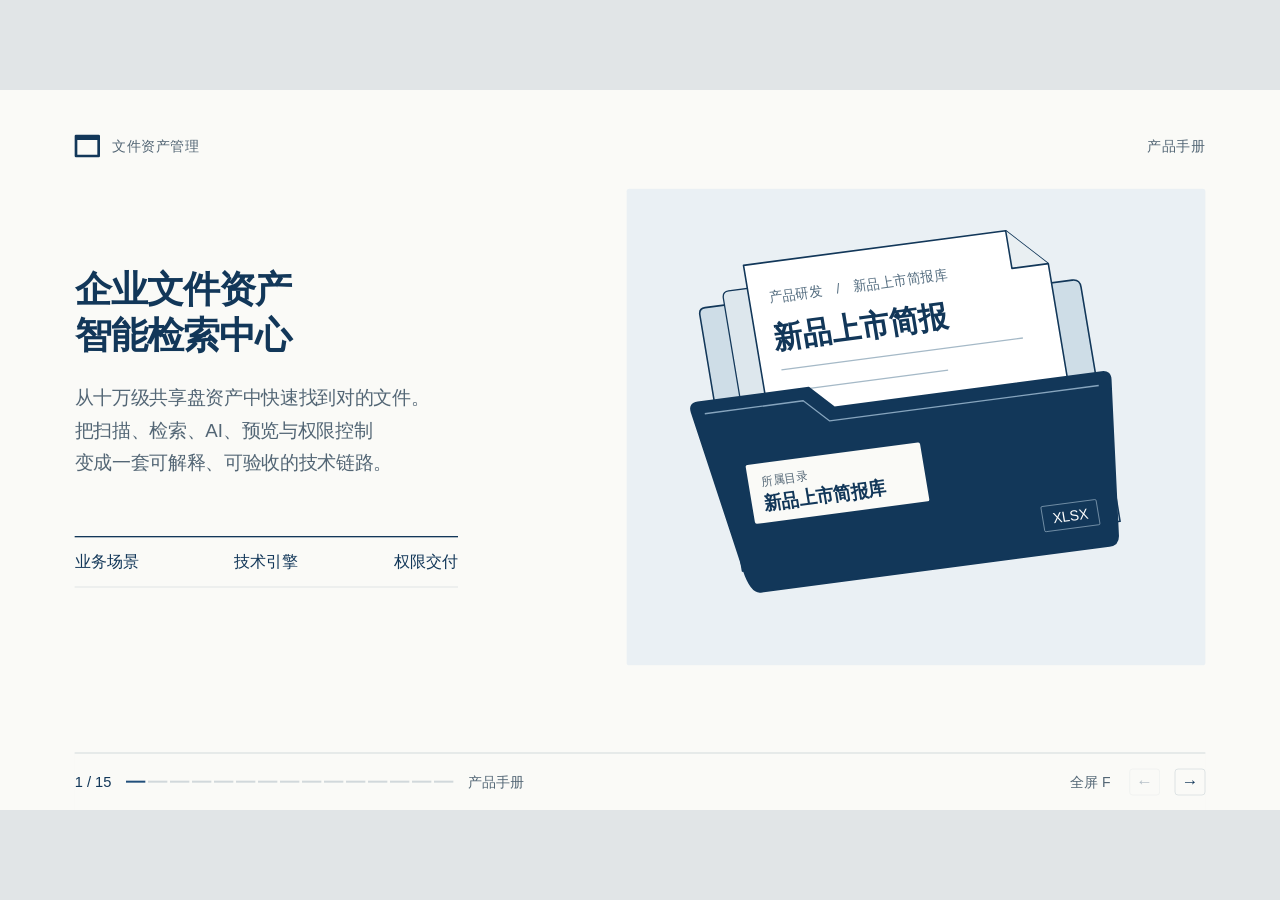
==== commit ecff2e07: "docs: prepare 15-slide external client manual without speaker notes, source references or rollout sl" ====
--- a/docs/customer_technology_manual.html
+++ b/docs/customer_technology_manual.html
@@ -86,19 +86,17 @@
 #chrome>div {display:flex;align-items:center;gap:22px}
 #counter {font-size:22px;font-variant-numeric:tabular-nums;color:var(--navy);white-space:nowrap}
 #steps {display:flex;gap:4px}#steps i {width:29px;height:3px;background:var(--line)}#steps .read {background:var(--blue)}
-#chrome button,#notes button {border:0;background:transparent;padding:8px 6px;font-size:21px;color:var(--soft)}
-#chrome button:hover,#notes button:hover {color:var(--navy);text-decoration:underline}
+#chrome button {border:0;background:transparent;padding:8px 6px;font-size:21px;color:var(--soft)}
+#chrome button:hover {color:var(--navy);text-decoration:underline}
 #chrome .arrow {width:46px;height:40px;border:1px solid var(--line);border-radius:5px;padding:0;font-size:25px;color:var(--navy)}
 button:disabled {opacity:.3;cursor:default}#chrome .arrow:hover{text-decoration:none}
-#notes {position:absolute;z-index:4;bottom:95px;left:112px;right:112px;background:var(--navy);color:white;padding:23px 35px;border-radius:6px}
-#notes[hidden] {display:none}#notes button {color:white;float:right}#notes p {white-space:pre-line;font-size:26px}#notes b {font-size:21px;color:#d1e0ed}#notes button:hover{color:white}
 @page {size:1920px 1080px;margin:0}
 @media print {
   html,body {height:auto;width:1920px;background:white;overflow:visible}
   #deck {position:static;transform:none!important;width:1920px;height:auto}
   .slide,.slide.on {display:block;position:relative;break-after:page;page-break-after:always;break-inside:avoid;animation:none}
   .slide:last-of-type {break-after:auto;page-break-after:auto}
-  #chrome,#notes {display:none!important}
+  #chrome {display:none!important}
   * {-webkit-print-color-adjust:exact;print-color-adjust:exact}
 }
 .casebook,.accessboard{display:grid;gap:70px;margin-top:43px;align-items:start}
@@ -172,7 +170,7 @@
 .tech-slide[data-name="限行预览"] .tech-grid{margin-top:22px}
 .tech-slide[data-name="限行预览"] .tech-split{margin-top:24px}
 </style></head><body><main id="deck">
-<section class="slide cover on" data-name="产品手册" data-notes="这本手册从一份新品简报讲起。|员工要判断该用哪一份，管理员要知道简报按时交了没有。">
+<section class="slide cover on" data-name="产品手册">
 <header class="mast"><span>文件资产管理</span><span>产品手册</span></header>
 <div class="cover-layout">
   <div>
@@ -202,7 +200,7 @@
   </figure>
 </div>
 </section>
-<section class="slide" data-name="报表资产" data-notes="先看这个演示环境里的文件规模，索引就是系统为检索记下的文件信息。|这些数来自同一份界面演示资料，可以用来理解目录和报表的量级。">
+<section class="slide" data-name="报表资产">
 <header class="mast"><span>企业文件资产中心</span><span>报表资产</span></header>
 <div class="pagehead"><h2>先看有哪些报表可查</h2><p>系统把文件名、目录与时间等元数据建立索引；普通检索不扫描网盘，也不建立正文全文索引。</p></div>
 <div class="data-spread">
@@ -217,7 +215,7 @@
 </div>
 <p class="fine">数据来自现有界面演示快照，统计日期未标注；其中含大量零字节占位文件，只能证明目录检索能力，不能证明真实报表预览质量。</p>
 </section>
-<section class="slide" data-name="文件检索" data-notes="晨会要用产品研发的简报，这里特意摆了两份同名文件。|先看所属目录，再核对修改时间和报表里的业务期次。">
+<section class="slide" data-name="文件检索">
 <header class="mast"><span>企业文件资产中心</span><span>文件检索</span></header>
 <div class="pagehead"><h2>同名简报，先看所属目录</h2><p>知道报表名时，用关键词搜索，再按日期和格式缩小范围。</p></div>
 <div class="scenario"><div><p class="quote">我要找产品研发的<br>新品上市简报。</p><p class="side-copy">名称相同，来源部门不同。选中研发目录里的文件，再核对业务期次。</p></div>
@@ -229,7 +227,7 @@
 </div></div></div>
 <p class="fine">文件、路径及日期组合为选表示例。修改时间反映文件改动，业务期次以报表内容为准。</p>
 </section>
-<section class="slide" data-name="AI 找表" data-notes="有时同事只记得某份表是做什么的，说不出完整文件名。|这时可以用业务语言提问，让 AI 找表根据目录和命名规律提示一个查找方向。">
+<section class="slide" data-name="AI 找表">
 <header class="mast"><span>企业文件资产中心</span><span>AI 找表</span></header>
 <div class="pagehead"><h2>记不住表名，也能描述需求</h2><p>说出业务主题和用途，让 AI 找表提示可能的文件位置。</p></div>
 <div class="dialogue"><div class="exchange"><div class="request">晨会要看新品上市情况，简报去哪找？</div>
@@ -237,7 +235,7 @@
 <div><div class="term"><b>怎么问</b><span>说清业务主题，例如“新品上市”。</span></div><div class="term"><b>依据什么</b><span>目录结构和文件命名规律。</span></div><div class="term"><b>怎么确认</b><span>打开候选目录，核对简报内容。</span></div></div></div>
 <p class="fine">对话仅演示提问方式与位置提示，具体文件由使用者核对。</p>
 </section>
-<section class="slide" data-name="目录与监控" data-notes="如果熟悉业务归属，也可以顺着组织目录找到新品简报。|选中简报库即可把这个目录设为监控对象，之后通过规则检测更新情况。">
+<section class="slide" data-name="目录与监控">
 <header class="mast"><span>企业文件资产中心</span><span>目录与监控</span></header>
 <div class="pagehead"><h2>沿着组织目录找到交付位置</h2><p>目录节点显示文件总数与今日新增，选中目录即可设置监控。</p></div>
 <div class="org-map"><div class="org-tree"><div class="org-title">组织目录 · 路径示意</div>
@@ -245,7 +243,7 @@
 <div class="org-detail"><span class="caption">所选目录</span><h3>新品上市简报库</h3><p>由新品运营组跟进，每日更新。<br>将这个目录设为监控对象，<br>定时或手动检查是否按时归档。</p></div></div>
 <p class="fine">维护人员可查看索引状态、手动刷新或设置定时任务，并同步组织架构。</p>
 </section>
-<section class="slide" data-name="归档跟进" data-notes="每天应更新的新品简报到了检测节点还没出现，就会生成带编号的逾期待办。|责任人可提交完成凭证，管理员审核，扫描到符合条件的新文件也可自动关闭。">
+<section class="slide" data-name="归档跟进">
 <header class="mast"><span>企业文件资产中心</span><span>归档跟进</span></header>
 <div class="pagehead"><h2>该交的简报，今天还没更新</h2><p>待办指向具体的交付任务，责任人可以直接跟进。</p></div>
 <div class="casebook">
@@ -260,7 +258,7 @@
  <div class="caseauto"><strong>自动关闭</strong><span>扫描到符合条件的新文件时也可关闭。</span></div></aside>
 </div>
 </section>
-<section class="slide" data-name="下载审批" data-notes="以新品简报为例，员工选定文件后提交下载申请。|管理员处理这份申请，通过后由申请人下载文件。">
+<section class="slide" data-name="下载审批">
 <header class="mast"><span>企业文件资产中心</span><span>下载审批</span></header>
 <div class="pagehead"><h2>选定原件，再交管理员审批</h2><p>员工需要带走新品简报时，从选中的文件发起申请。</p></div>
 <div class="accessboard">
@@ -271,7 +269,7 @@
  <div class="ledgerrow"><b>申请人</b><div><strong>获取原件</strong><p>申请通过后，下载所选文件。</p></div></div></div>
 </div>
 </section>
-<section class="slide tech-slide" data-name="技术架构" data-notes="先说最重要的架构决策：不是给文件逐一喂 AI。先建独立索引，访问时先确认权限，再根据用户需要读取有限数据。">
+<section class="slide tech-slide" data-name="技术架构">
 <header class="mast"><span>企业文件资产中心 · 技术说明</span><span>技术架构</span></header>
 <div class="pagehead"><h2>这不是“搜索框 + AI”，而是一条受控检索链路</h2><p>原件留在共享盘；索引、权限、按需解析和审批分别承担不同职责。</p></div>
 
@@ -285,36 +283,36 @@
 <div class="tech-panel"><div class="step-num">SECURITY</div><h3>访问走权限</h3><p>搜索、目录、AI 候选、预览、分析与审批都通过请求级目录授权边界。</p></div>
 <div class="tech-panel"><div class="step-num">ORIGINAL</div><h3>原件单独放行</h3><p>预览返回有限行列；下载原始工作簿另走审批与有效票据。</p></div></div>
 
-<p class="fine">实现位置：scan_pipeline.py / app.py / directory_access.py / limited_preview.py。整体架构来自仓库代码，不代表已完成企业 SSO 或 NAS 原生 ACL。</p>
-</section>
-<section class="slide tech-slide" data-name="扫描引擎" data-notes="动态目录队列解决目录大小不均衡的问题。已存在文件信息内存对比，只有新增修改才写数据库。失败时先保索引不误删。">
+<p class="fine">技术架构说明：文件原件与索引分离，检索、预览和下载分别执行权限校验。</p>
+</section>
+<section class="slide tech-slide" data-name="扫描引擎">
 <header class="mast"><span>企业文件资产中心 · 技术说明</span><span>扫描引擎</span></header>
 <div class="pagehead"><h2>扫描提速：多线程读目录，单线程批量写索引</h2><p>避免网络遍历与数据库逐条写入互相等待，未变化文件不做重复更新。</p></div>
 
 <div class="tech-strip"><div class="tech-node"><strong>共享目录队列</strong><span>递归目录动态分配<br>避免固定切块倾斜</span></div><div class="tech-arrow">→</div><div class="tech-node"><strong>2–8 个线程</strong><span>默认 CPU 自适应<br>配置上限 16</span></div><div class="tech-arrow">→</div><div class="tech-node"><strong>有界结果队列</strong><span>默认 1,024 条<br>限制内存堆积</span></div><div class="tech-arrow">→</div><div class="tech-node"><strong>内存比对</strong><span>路径/体积/时间<br>未变跳过写入</span></div><div class="tech-arrow">→</div><div class="tech-node"><strong>SQLite 批量提交</strong><span>默认每 300 条<br>或每 1 秒</span></div></div>
-<div class="tech-grid two"><div class="tech-panel soft"><div class="step-num">WHY FASTER</div><h3>把慢 I/O 与写库解耦</h3><p>目录生产线程负责网络元数据获取；单消费者批量维护本地索引，降低 SQL 往返和事务频率。</p></div><div class="tech-panel"><div class="step-num">FAIL-SAFE</div><h3>扫描不完整，也不会误删历史</h3><p>遇到拒绝访问、目录错误或文件异常，结果标记为 partial；仅完整遍历成功才清理确实消失的索引记录。</p></div></div>
+<div class="tech-grid two"><div class="tech-panel soft"><div class="step-num">WHY FASTER</div><h3>把慢 I/O 与写库解耦</h3><p>目录生产线程负责网络元数据获取；单消费者批量维护本地索引，降低 SQL 往返和事务频率。</p></div><div class="tech-panel"><div class="step-num">FAIL-SAFE</div><h3>扫描不完整，也不会误删历史</h3><p>遇到拒绝访问、目录错误或文件异常，结果标记为“部分完成”；仅完整遍历成功才清理确实消失的索引记录。</p></div></div>
 <div class="tech-note"><strong>关键边界：</strong>这是“全目录元数据遍历 + 增量写库”，不是 NAS 事件监听，也不是只扫描有改动目录的秒级增量。</div>
 
-<p class="fine">源码：fast_file_finder/scan_pipeline.py、app.py::_scan_worker；参数 SCAN_WORKERS / SCAN_QUEUE_SIZE / SCAN_BATCH_SIZE / SCAN_COMMIT_SECONDS。</p>
-</section>
-<section class="slide tech-slide" data-name="提速验证" data-notes="客户可以看到有真实对比而不是凭空写提升十倍。数据是真实本地基准，NAS 环境要重新测量。">
+<p class="fine">扫描过程仅读取文件元数据，不修改原始文档；更新过程保留异常保护机制。</p>
+</section>
+<section class="slide tech-slide" data-name="提速验证">
 <header class="mast"><span>企业文件资产中心 · 技术说明</span><span>提速验证</span></header>
-<div class="pagehead"><h2>扫描速度已验证，展示实测而非夸大承诺</h2><p>119,668 份本地模拟文件、无变化扫描，同一目录改造前后各一次。</p></div>
-
-<div class="tech-compare"><div class="tech-metric"><div class="metric-caption">改造前 · 单次本地扫描</div><div class="metric-value">11.685<span style="font-size:31px"> 秒</span></div><div class="tech-barrow"><span>耗时</span><div class="tech-track"><i style="width:100%"></i></div><b>100%</b></div></div>
-<div class="tech-metric"><div class="metric-caption">改造后 · 4 个扫描线程</div><div class="metric-value">6.239<span style="font-size:31px"> 秒</span></div><div class="tech-barrow"><span>耗时</span><div class="tech-track"><i class="after" style="width:53.4%"></i></div><b>53.4%</b></div></div></div>
-<div class="tech-grid two" style="margin-top:23px"><div class="tech-panel soft" style="min-height:160px"><div class="step-num">OBSERVED</div><h3>用时减少约 47%</h3><p>扫描结果均 complete；119,668 seen / unchanged；0 errors。</p></div>
+<div class="pagehead"><h2>扫描速度已验证，本地模拟目录的对照测试</h2><p>119,668 份本地模拟文件、无变化扫描，使用两种扫描处理方式进行同条件对照。</p></div>
+
+<div class="tech-compare"><div class="tech-metric"><div class="metric-caption">常规方式 · 单次本地扫描</div><div class="metric-value">11.685<span style="font-size:31px"> 秒</span></div><div class="tech-barrow"><span>耗时</span><div class="tech-track"><i style="width:100%"></i></div><b>100%</b></div></div>
+<div class="tech-metric"><div class="metric-caption">优化方式 · 4 个扫描线程</div><div class="metric-value">6.239<span style="font-size:31px"> 秒</span></div><div class="tech-barrow"><span>耗时</span><div class="tech-track"><i class="after" style="width:53.4%"></i></div><b>53.4%</b></div></div></div>
+<div class="tech-grid two" style="margin-top:23px"><div class="tech-panel soft" style="min-height:160px"><div class="step-num">OBSERVED</div><h3>用时减少约 47%</h3><p>两种方案均完整扫描 119,668 个文件，无异常。</p></div>
 <div class="tech-panel soft" style="min-height:160px"><div class="step-num">TRADE-OFF</div><h3>用内存换扫描效率</h3><p>峰值 RSS 约从 114 MiB 提升到 240 MiB。适合按内存配额和并发调整。</p></div></div>
-<div class="tech-note">这是 2026-11-05 的本地模拟盘、单轮先旧后新对比，受操作系统缓存和测试顺序影响；不可对客户承诺真实 NAS 一定提升 47%。</div>
-
-<p class="fine">依据：docs/SCAN_AND_LIMITED_PREVIEW.md；配套回归：tests/test_scan_and_preview_upgrade.py。</p>
-</section>
-<section class="slide tech-slide" data-name="检索机制" data-notes="检索和内容分析是两件事，检索过程不读大 Excel，排名依据文件的元数据与业务短词。">
+<div class="tech-note">以上为本地模拟盘单轮对照测试，受文件系统缓存及测试顺序影响；真实 NAS 环境的扫描表现需以现场测试为准。</div>
+
+<p class="fine">以上为本地模拟目录的对照测试结果，实际共享盘速度以现场测量为准。</p>
+</section>
+<section class="slide tech-slide" data-name="检索机制">
 <header class="mast"><span>企业文件资产中心 · 技术说明</span><span>检索机制</span></header>
 <div class="pagehead"><h2>真正快的原因：用户搜索不再重新扫描网盘</h2><p>SQLite FTS5 先召回候选，再由本地规则排序，兼容中文、英文缩写与目录线索。</p></div>
 
 <div class="tech-split"><div>
-<div class="tech-feature"><h3>01 · 建索引而不是反复找文件</h3><p>预先保留文件 ID、名称、路径、格式、大小、mtime 等字段；普通搜索只读本地索引。</p></div>
+<div class="tech-feature"><h3>01 · 建索引而不是反复找文件</h3><p>预先记录文件标识、名称、目录、格式、大小、修改时间等信息；普通搜索只读本地索引。</p></div>
 <div class="tech-feature"><h3>02 · 关键词与中文片段召回</h3><p>中文字符片段 + FTS5，支持名称/路径命中、严格匹配无结果后的宽松降级。</p></div>
 <div class="tech-feature"><h3>03 · 业务相关度综合排序</h3><p>文件名精确命中、短词/英文缩写、文件类型与目录命中分别评分；修改时间可单独排序。</p></div></div>
 <div><div class="tech-panel soft" style="min-height:400px"><div class="step-num">SEARCH EXAMPLE</div><h3>“投放 ROI 月报”</h3><div class="tech-rule"></div>
@@ -322,67 +320,55 @@
 <p style="margin-top:26px">返回文件名、目录、更新时间及相关度；用户选定后才按需读取预览数据。</p></div></div></div>
 <div class="tech-note">未建立 Excel 单元格正文全文索引：当用户说“搜表内内容”，不能向客户承诺跨 13 万文件的单元格全文检索。</div>
 
-<p class="fine">源码：app.py::candidate_search / extract_query_features / score_candidate / /api/search；调用前由目录 ACL 限制候选集。</p>
-</section>
-<section class="slide tech-slide" data-name="AI 找表" data-notes="AI 不等于遍历十几万个文件，它先检索授权内索引。模型不能编文件；如果未命中只能建议下一步找哪个目录。">
+<p class="fine">关键词搜索以预先构建的文件元数据索引为基础，结果只包含当前用户有权访问的文件。</p>
+</section>
+<section class="slide tech-slide" data-name="AI 找表">
 <header class="mast"><span>企业文件资产中心 · 技术说明</span><span>AI 找表</span></header>
 <div class="pagehead"><h2>AI 是“增强检索”，不是替代索引的全盘扫表</h2><p>不记得文件名时，先本地候选，再由模型辅助给出可能目录与替代关键词。</p></div>
 
 <div class="tech-strip"><div class="tech-node"><strong>自然语言描述</strong><span>“晨会要看<br>新品上市情况”</span></div><div class="tech-arrow">→</div><div class="tech-node"><strong>业务词拆解</strong><span>去口语停用词<br>抽取核心实体</span></div><div class="tech-arrow">→</div><div class="tech-node"><strong>权限内 FTS</strong><span>先查索引候选<br>高分直接返回</span></div><div class="tech-arrow">→</div><div class="tech-node"><strong>模型兜底</strong><span>低匹配时利用<br>部分授权目录</span></div><div class="tech-arrow">→</div><div class="tech-node"><strong>可核对结果</strong><span>候选文件卡片<br>目录与关键词</span></div></div>
-<div class="tech-grid two"><div class="tech-panel"><div class="step-num">LOCAL FIRST</div><h3>有线索，直接给证据</h3><p>本地高分命中时给出真实文件名、所属目录和路径，不必调用外部大模型；“今天/昨天/最新”可先按授权索引 mtime 做确定性检索。</p></div>
+<div class="tech-grid two"><div class="tech-panel"><div class="step-num">LOCAL FIRST</div><h3>有线索，直接给证据</h3><p>本地高分命中时给出真实文件名、所属目录和路径，不必调用外部大模型；“今天/昨天/最新”可先按授权索引中的文件修改时间检索。</p></div>
 <div class="tech-panel"><div class="step-num">MODEL OPTIONAL</div><h3>没找到，辅助推测方向</h3><p>支持配置主模型和备用模型；发送的是提问及受限候选目录/元数据，不是读取全网盘 Excel 正文。模型异常可回落到本地建议。</p></div></div>
 <div class="tech-note">模型给出的“可能目录”是推测，不代表原件存在。启用外部模型前，要确认目录名和文件名等元数据是否允许出网。</div>
 
-<p class="fine">源码：app.py::ai_guess_and_supplement / answer_dated_file_request / call_llm / /api/ai/chat；服务端按当前账号 ACL 获取数据。</p>
-</section>
-<section class="slide tech-slide" data-name="限行预览" data-notes="服务端限行是核心区别：不是完整 Excel 发到浏览器后只隐藏多余行，而是服务器返回有限 JSON。">
+<p class="fine">AI 返回的候选始终基于权限内检索结果；无法确认的目录仅以建议方式展示。</p>
+</section>
+<section class="slide tech-slide" data-name="限行预览">
 <header class="mast"><span>企业文件资产中心 · 技术说明</span><span>限行预览</span></header>
-<div class="pagehead"><h2>安全边界前移：服务端裁剪数据，再交给浏览器</h2><p>过去“先下载原件、前端只显示几行”的方式已替换为服务端 JSON 分页。</p></div>
+<div class="pagehead"><h2>安全边界前移：服务端裁剪数据，再交给浏览器</h2><p>服务器按页读取并返回有限表格数据，浏览器不直接接收整份原始工作簿。</p></div>
 
 <div class="tech-grid four"><div class="tech-panel"><div class="step-num">PAGING</div><h3>100 行</h3><p>默认每页；最多 200 行 / 页</p></div><div class="tech-panel"><div class="step-num">ROWS</div><h3>10,000</h3><p>最多预览前一万行</p></div><div class="tech-panel"><div class="step-num">COLUMNS</div><h3>100 列</h3><p>每格最多 2,000 字符</p></div><div class="tech-panel"><div class="step-num">SHEETS</div><h3>50 个</h3><p>最多列出前 50 个工作表</p></div></div>
-<div class="tech-split"><div><div class="tech-feature"><h3>服务端解析与资源封顶</h3><p>xlsx/xlsm 使用 openpyxl 只读模式；CSV 按行读取；源文件通常限制 32 MB，部分旧格式 16 MB；解压总体积 128 MB。</p></div><div class="tech-feature"><h3>一次仅解析一份，短缓存复用</h3><p>同一进程单个未缓存解析任务；60 秒内缓存最多 32 页或 16 MB；原件变化后失效。</p></div></div>
-<div><div class="tech-panel soft" style="min-height:355px"><div class="step-num">SECURITY GATE</div><h3>授权校验 → 限行解析 → JSON 返回</h3><div class="tech-rule"></div><p>每次先按账号定位授权文件；缓存命中仍重新做权限判断；响应使用 no-store，原件字节不通过预览接口下发。</p><p class="sub">旧原件直传预览接口、浏览器 Worker 和磁盘原件缓存已移除。</p></div></div></div>
-
-<p class="fine">源码：limited_preview.py、app.py::preview_data；前端 preview.html；超过范围请按审批获取原件。</p>
-</section>
-<section class="slide tech-slide" data-name="权限模型" data-notes="客户可以问即使搜到了 ID 能否直接下载：不行，所有接口再走授权。这里的部门匹配是精确部门，不是字符串相似猜测。">
+<div class="tech-split"><div><div class="tech-feature"><h3>服务端解析与资源封顶</h3><p>xlsx/xlsm 使用 openpyxl 只读模式；CSV 按行读取；源文件通常限制 32 MB，部分旧格式 16 MB；解压总体积 128 MB。</p></div><div class="tech-feature"><h3>一次仅解析一份，短缓存复用</h3><p>未缓存解析任务按序执行；60 秒内缓存最多 32 页或 16 MB；原件变化后失效。</p></div></div>
+<div><div class="tech-panel soft" style="min-height:355px"><div class="step-num">SECURITY GATE</div><h3>授权校验 → 限行解析 → JSON 返回</h3><div class="tech-rule"></div><p>每次先按账号定位授权文件；缓存命中仍重新做权限判断；避免浏览器持久缓存，原件字节不通过预览接口下发。</p><p class="sub">预览不提供原始工作簿下载入口，完整原件由独立审批流程控制。</p></div></div></div>
+
+<p class="fine">预览只返回限定范围内的数据；完整工作簿需依照下载审批流程获取。</p>
+</section>
+<section class="slide tech-slide" data-name="权限模型">
 <header class="mast"><span>企业文件资产中心 · 技术说明</span><span>权限模型</span></header>
 <div class="pagehead"><h2>先确认谁能看见，再决定哪些文件参与搜索</h2><p>应用层目录 ACL 不仅保护详情页，也在召回、统计和分页前过滤。</p></div>
 
 <div class="tech-split"><div><div class="tech-panel soft" style="min-height:445px"><div class="step-num">POLICY ENGINE</div><h3>成员 / 部门 + 精确目录</h3><p>超级管理员向已有成员或部门授权目录；允许规则对子目录生效，拒绝规则优先，默认未授权不展示。</p>
 <div class="tech-rule"></div><p>授权“财务 / 利润”时，界面可显示通向该目录的祖先节点，但不会自动暴露兄弟目录的文件。</p></div></div>
-<div><div class="tech-feature"><h3>01 · 请求建立权限上下文</h3><p>从登录会话加载用户和部门授权策略，包含当前根目录作用域。</p></div><div class="tech-feature"><h3>02 · SQLite 可见视图过滤</h3><p>连接局部 visible_files 等视图，把目录授权前置到 SQL 召回、统计和分页。</p></div><div class="tech-feature"><h3>03 · 每次请求重新校验</h3><p>AI 候选、预览、下载等走同一可见范围；撤权后新请求按新授权重验，授权动作留审计。</p></div></div></div>
+<div><div class="tech-feature"><h3>01 · 请求建立权限上下文</h3><p>从登录会话加载用户和部门授权策略，包含当前根目录作用域。</p></div><div class="tech-feature"><h3>02 · SQLite 可见视图过滤</h3><p>数据库可见范围隔离，把目录授权前置到 SQL 召回、统计和分页。</p></div><div class="tech-feature"><h3>03 · 每次请求重新校验</h3><p>AI 候选、预览、下载等走同一可见范围；撤权后新请求按新授权重验，授权动作留审计。</p></div></div></div>
 <div class="tech-note">已做的是应用目录权限；它不自动继承 NAS/SMB 文件系统 ACL。实际访问仍由服务账号的共享盘权限决定，正式推广前需做身份与原生 ACL 对接验收。</div>
 
-<p class="fine">源码：directory_access.py / app.py::optional_shared_access_token / /api/system/directory-grants；回归见 test_directory_access.py。</p>
-</section>
-<section class="slide tech-slide" data-name="审批闭环" data-notes="这一页回答客户最关心的安全问题：在线看不等于下载全量，原件有独立出口且有管理员审批。">
+<p class="fine">目录授权在检索、统计、预览与下载时统一生效，并保留授权操作记录。</p>
+</section>
+<section class="slide tech-slide" data-name="审批闭环">
 <header class="mast"><span>企业文件资产中心 · 技术说明</span><span>审批闭环</span></header>
 <div class="pagehead"><h2>预览和下载是两种独立权限，不混为一谈</h2><p>看见允许范围内的预览数据，不代表可以绕过审批取走整个 Excel。</p></div>
 
 <div class="tech-strip"><div class="tech-node"><strong>登录与目录 ACL</strong><span>身份合法<br>且有目录访问权</span></div><div class="tech-arrow">→</div><div class="tech-node"><strong>限定内容预览</strong><span>服务端只回<br>可预览行列</span></div><div class="tech-arrow">→</div><div class="tech-node"><strong>申请原件</strong><span>填写下载用途<br>进入审批单</span></div><div class="tech-arrow">→</div><div class="tech-node"><strong>管理员审核</strong><span>同意 / 拒绝<br>记录审核动作</span></div><div class="tech-arrow">→</div><div class="tech-node"><strong>限时票据下载</strong><span>再次核验 ACL<br>返回真实文件</span></div></div>
-<div class="tech-grid two"><div class="tech-panel"><div class="step-num">TECHNICAL CONTROL</div><h3>单独的原件出口</h3><p>下载接口基于 file_id 定位并校验原件路径；普通成员持审批后的有效票据才能下载，管理员遵循现有角色直下规则。</p></div><div class="tech-panel"><div class="step-num">USER EXPERIENCE</div><h3>不强制安装客户端</h3><p>浏览器内可以预览数据；复制共享路径供已接入网盘的电脑使用。远程网页不能直接启动访问者本机的 Excel。</p></div></div>
+<div class="tech-grid two"><div class="tech-panel"><div class="step-num">TECHNICAL CONTROL</div><h3>单独的原件出口</h3><p>下载服务定位文件并再次核验访问权限；普通成员持审批后的有效票据才能下载，管理员遵循现有角色直下规则。</p></div><div class="tech-panel"><div class="step-num">USER EXPERIENCE</div><h3>不强制安装客户端</h3><p>浏览器内可以预览数据；复制共享路径供已接入网盘的电脑使用。远程网页不能直接启动访问者本机的 Excel。</p></div></div>
 <div class="tech-note">限行是降低原件直接暴露面，不是字段级脱敏、DRM、防截图或防复制。需要敏感字段脱敏时必须另行制定并实现策略。</div>
 
-<p class="fine">源码：app.py::download_file / /api/file/{id}/preview-data / 下载审批路由。远程打开文件的限制来自浏览器与终端权限边界。</p>
-</section>
-<section class="slide tech-slide" data-name="上线边界" data-notes="客户看到的不只是产品功能，还能理解技术投入、已经做到的程度、风险边界和推广路径。">
-<header class="mast"><span>企业文件资产中心 · 技术说明</span><span>上线边界</span></header>
-<div class="pagehead"><h2>目前具备试点基础，生产开放还要做针对性验收</h2><p>代码实现、模拟目录验证、客户真实环境验收，是三种不同的完成状态。</p></div>
-
-<div class="tech-grid two"><div class="tech-panel"><span class="tech-status">仓库已实现</span><h3 style="margin-top:17px">可以现场演示的能力</h3><ul><li>动态扫描与失败保留旧索引</li><li>FTS5 索引检索和业务词排序</li><li>权限内 AI 找表与模型备援</li><li>服务端限行 JSON 预览</li><li>应用目录 ACL 和下载审批</li></ul></div>
-<div class="tech-panel"><span class="tech-status warn">真实环境待验收</span><h3 style="margin-top:17px">需要客户共同确认</h3><ul><li>NAS/SMB 原生 ACL 与企业 SSO</li><li>现有明文密码存储的哈希化迁移</li><li>HTTPS 反向代理、审计与密钥治理</li><li>真实共享盘扫描与多人并发压测</li><li>敏感字段脱敏、审批策略与恢复演练</li></ul></div></div>
-<div class="tech-call">推荐试点路径：<strong>先选授权业务目录 → 建索引 → 验证命中率与 P95 → 预览/权限越权测试 → 审批闭环 → 再扩大范围。</strong></div>
-<div class="tech-note">部署约束：当前扫描状态与锁在进程内，推荐单应用进程；一套服务维护一个 FILE_ROOT。不要把演示环境性能或零字节样本当作生产交付指标。</div>
-
-<p class="fine">代码与文档基准：main@411ecd8（2026-11-05 检查）；涉及用户身份认证、文件原生 ACL 和敏感信息安全的事项需上线前单独验收。</p>
+<p class="fine">预览与原件下载分离：已授权可查看限定内容，获取完整文件仍须遵循对应权限与审批规则。</p>
 </section>
 <nav id="chrome" aria-label="阅读控制">
   <div><span id="counter" aria-live="polite"></span><span id="steps" aria-hidden="true"></span><span id="trail"></span></div>
-  <div><button id="toggle-notes" aria-controls="notes" aria-pressed="false">讲解备注 N</button><button id="fullscreen">全屏 F</button>
+  <div><button id="fullscreen">全屏 F</button>
     <button class="arrow" id="prev" aria-label="上一页">←</button><button class="arrow" id="next" aria-label="下一页">→</button></div>
 </nav>
-<aside id="notes" hidden><button id="close-notes">关闭</button><b>讲解备注</b><p id="speech"></p></aside>
 </main>
 <script>
 (() => {
@@ -392,7 +378,6 @@
   const steps = slides.map(() => byId('steps').appendChild(document.createElement('i')));
   let current = 0;
   let pointerStart;
-  let notesOpen = false;
 
   function fit() {
     const scale = Math.min(innerWidth / 1920, innerHeight / 1080);
@@ -410,16 +395,9 @@
     byId('trail').textContent = slide.dataset.name;
     byId('prev').disabled = current === 0;
     byId('next').disabled = current === slides.length - 1;
-    byId('notes').hidden = !notesOpen;
-    byId('toggle-notes').setAttribute('aria-pressed', String(notesOpen));
-    byId('speech').textContent = slide.dataset.notes.split('|').join('\n');
   }
   function move(delta) {
     current = Math.max(0, Math.min(slides.length - 1, current + delta));
-    render();
-  }
-  function toggleNotes() {
-    notesOpen = !notesOpen;
     render();
   }
   async function fullscreen() {
@@ -432,11 +410,6 @@
   }
   byId('prev').onclick = () => move(-1);
   byId('next').onclick = () => move(1);
-  byId('toggle-notes').onclick = toggleNotes;
-  byId('close-notes').onclick = () => {
-    toggleNotes();
-    byId('toggle-notes').focus();
-  };
   byId('fullscreen').onclick = fullscreen;
   byId('fullscreen').hidden = !document.fullscreenEnabled;
   document.addEventListener('fullscreenchange', () => {
@@ -454,9 +427,7 @@
         if (event.target.closest('button,a')) return;
         move(1);
         break;
-      case 'n': toggleNotes(); break;
       case 'f': if (document.fullscreenEnabled) fullscreen(); break;
-      case 'escape': if (notesOpen) toggleNotes(); break;
       default: return;
     }
     event.preventDefault();
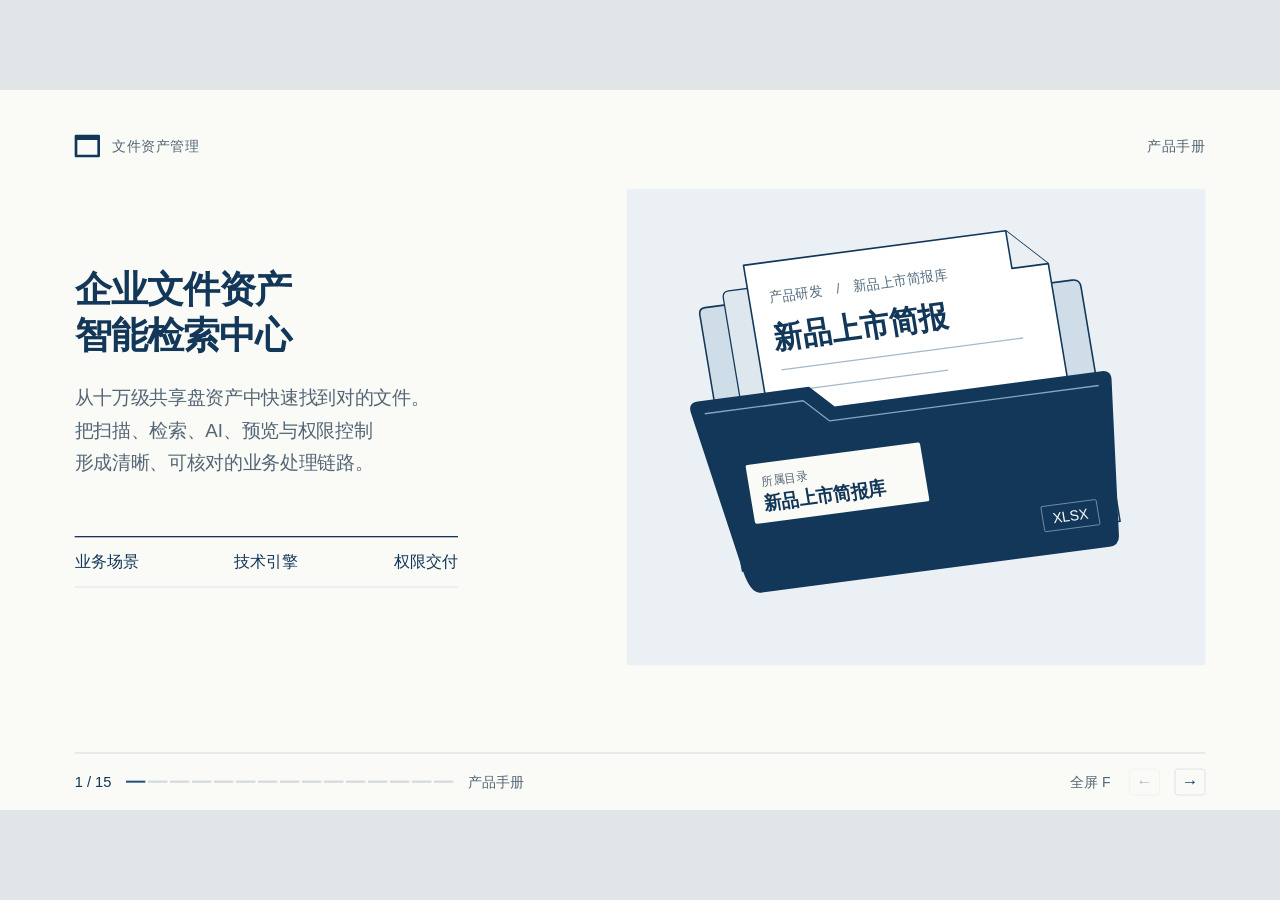
==== commit 03ecfaa5: "docs: soften customer presentation performance claims and remove hard benchmark figures" ====
--- a/docs/customer_technology_manual.html
+++ b/docs/customer_technology_manual.html
@@ -175,7 +175,7 @@
 <div class="cover-layout">
   <div>
     <h1><span>企业文件资产</span><span>智能检索中心</span></h1>
-    <p class="cover-copy">从十万级共享盘资产中快速找到对的文件。<br>把扫描、检索、AI、预览与权限控制<br>变成一套可解释、可验收的技术链路。</p>
+    <p class="cover-copy">从十万级共享盘资产中快速找到对的文件。<br>把扫描、检索、AI、预览与权限控制<br>形成清晰、可核对的业务处理链路。</p>
     <div class="cover-index"><span>业务场景</span><span>技术引擎</span><span>权限交付</span></div>
   </div>
   <figure>
@@ -208,12 +208,12 @@
     <div class="stat-list"><div><b>25</b><span>个事业部</span></div><div><b>4,829</b><span>个业务目录</span></div></div>
   </div>
   <figure class="formats"><figcaption>已索引报表的格式分布</figcaption>
-    <div class="format"><b>XLSX</b><div class="track"><i style="width:47%"></i></div><em>47%</em></div>
+    <div class="format"><b>XLSX</b><div class="track"><i style="width:48%"></i></div><em>约一半</em></div>
     <div class="format"><b>XLS</b><div class="track"><i style="width:33%"></i></div><em>33%</em></div>
     <div class="format"><b>CSV</b><div class="track"><i style="width:20%"></i></div><em>20%</em></div>
   </figure>
 </div>
-<p class="fine">数据来自现有界面演示快照，统计日期未标注；其中含大量零字节占位文件，只能证明目录检索能力，不能证明真实报表预览质量。</p>
+<p class="fine">以上为演示环境示例数据，主要用于说明目录检索流程；实际文件数量、格式分布和预览效果以客户现场数据验证为准。</p>
 </section>
 <section class="slide" data-name="文件检索">
 <header class="mast"><span>企业文件资产中心</span><span>文件检索</span></header>
@@ -222,8 +222,8 @@
 <div class="surface"><div class="surface-head"><strong>检索结果</strong><span>流程示意</span></div><div class="surface-body">
 <div class="search-field"><i class="search-icon" aria-hidden="true"></i>新品上市简报</div>
 <div class="inlinefilters"><span>按修改日期</span><span>XLSX</span><span>严格匹配</span></div>
-<div class="file-row chosen"><span class="file-icon">XLSX</span><div><div class="file-name">新品上市简报.xlsx</div><span class="file-path">产品研发 / 新品上市简报库</span></div><span class="date">2026-11-04<small>修改日期</small></span></div>
-<div class="file-row"><span class="file-icon">XLSX</span><div><div class="file-name">新品上市简报.xlsx</div><span class="file-path">华东大区 / 线上自营</span></div><span class="date">2026-11-03<small>修改日期</small></span></div>
+<div class="file-row chosen"><span class="file-icon">XLSX</span><div><div class="file-name">新品上市简报.xlsx</div><span class="file-path">产品研发 / 新品上市简报库</span></div><span class="date">演示文件 A<small>示意</small></span></div>
+<div class="file-row"><span class="file-icon">XLSX</span><div><div class="file-name">新品上市简报.xlsx</div><span class="file-path">华东大区 / 线上自营</span></div><span class="date">演示文件 B<small>示意</small></span></div>
 </div></div></div>
 <p class="fine">文件、路径及日期组合为选表示例。修改时间反映文件改动，业务期次以报表内容为准。</p>
 </section>
@@ -237,7 +237,7 @@
 </section>
 <section class="slide" data-name="目录与监控">
 <header class="mast"><span>企业文件资产中心</span><span>目录与监控</span></header>
-<div class="pagehead"><h2>沿着组织目录找到交付位置</h2><p>目录节点显示文件总数与今日新增，选中目录即可设置监控。</p></div>
+<div class="pagehead"><h2>沿着组织目录找到交付位置</h2><p>目录节点展示文件总数与近期更新情况，选中目录即可设置监控。</p></div>
 <div class="org-map"><div class="org-tree"><div class="org-title">组织目录 · 路径示意</div>
 <div class="node">⌄ <i class="folder"></i>企业网盘总目录</div><div class="treegroup"><div class="node">⌄ <i class="folder"></i>产品研发</div><div class="treegroup"><div class="node selected"><i class="folder"></i>新品上市简报库</div></div><div class="node">› <i class="folder"></i>华东大区</div><div class="node">› <i class="folder"></i>华南大区</div></div></div>
 <div class="org-detail"><span class="caption">所选目录</span><h3>新品上市简报库</h3><p>由新品运营组跟进，每日更新。<br>将这个目录设为监控对象，<br>定时或手动检查是否按时归档。</p></div></div>
@@ -291,21 +291,23 @@
 
 <div class="tech-strip"><div class="tech-node"><strong>共享目录队列</strong><span>递归目录动态分配<br>避免固定切块倾斜</span></div><div class="tech-arrow">→</div><div class="tech-node"><strong>2–8 个线程</strong><span>默认 CPU 自适应<br>配置上限 16</span></div><div class="tech-arrow">→</div><div class="tech-node"><strong>有界结果队列</strong><span>默认 1,024 条<br>限制内存堆积</span></div><div class="tech-arrow">→</div><div class="tech-node"><strong>内存比对</strong><span>路径/体积/时间<br>未变跳过写入</span></div><div class="tech-arrow">→</div><div class="tech-node"><strong>SQLite 批量提交</strong><span>默认每 300 条<br>或每 1 秒</span></div></div>
 <div class="tech-grid two"><div class="tech-panel soft"><div class="step-num">WHY FASTER</div><h3>把慢 I/O 与写库解耦</h3><p>目录生产线程负责网络元数据获取；单消费者批量维护本地索引，降低 SQL 往返和事务频率。</p></div><div class="tech-panel"><div class="step-num">FAIL-SAFE</div><h3>扫描不完整，也不会误删历史</h3><p>遇到拒绝访问、目录错误或文件异常，结果标记为“部分完成”；仅完整遍历成功才清理确实消失的索引记录。</p></div></div>
-<div class="tech-note"><strong>关键边界：</strong>这是“全目录元数据遍历 + 增量写库”，不是 NAS 事件监听，也不是只扫描有改动目录的秒级增量。</div>
+<div class="tech-note"><strong>关键边界：</strong>这是“全目录元数据遍历 + 增量写库”，不是 NAS 事件监听，也目前仍会遍历目录元数据，而非实时变更通知。</div>
 
 <p class="fine">扫描过程仅读取文件元数据，不修改原始文档；更新过程保留异常保护机制。</p>
 </section>
-<section class="slide tech-slide" data-name="提速验证">
-<header class="mast"><span>企业文件资产中心 · 技术说明</span><span>提速验证</span></header>
-<div class="pagehead"><h2>扫描速度已验证，本地模拟目录的对照测试</h2><p>119,668 份本地模拟文件、无变化扫描，使用两种扫描处理方式进行同条件对照。</p></div>
-
-<div class="tech-compare"><div class="tech-metric"><div class="metric-caption">常规方式 · 单次本地扫描</div><div class="metric-value">11.685<span style="font-size:31px"> 秒</span></div><div class="tech-barrow"><span>耗时</span><div class="tech-track"><i style="width:100%"></i></div><b>100%</b></div></div>
-<div class="tech-metric"><div class="metric-caption">优化方式 · 4 个扫描线程</div><div class="metric-value">6.239<span style="font-size:31px"> 秒</span></div><div class="tech-barrow"><span>耗时</span><div class="tech-track"><i class="after" style="width:53.4%"></i></div><b>53.4%</b></div></div></div>
-<div class="tech-grid two" style="margin-top:23px"><div class="tech-panel soft" style="min-height:160px"><div class="step-num">OBSERVED</div><h3>用时减少约 47%</h3><p>两种方案均完整扫描 119,668 个文件，无异常。</p></div>
-<div class="tech-panel soft" style="min-height:160px"><div class="step-num">TRADE-OFF</div><h3>用内存换扫描效率</h3><p>峰值 RSS 约从 114 MiB 提升到 240 MiB。适合按内存配额和并发调整。</p></div></div>
-<div class="tech-note">以上为本地模拟盘单轮对照测试，受文件系统缓存及测试顺序影响；真实 NAS 环境的扫描表现需以现场测试为准。</div>
-
-<p class="fine">以上为本地模拟目录的对照测试结果，实际共享盘速度以现场测量为准。</p>
+<section class="slide tech-slide" data-name="性能参考">
+<header class="mast"><span>企业文件资产中心 · 技术说明</span><span>性能参考</span></header>
+<div class="pagehead"><h2>性能怎么看？先给参考口径</h2><p>采用索引检索与后台增量写入，响应及更新节奏受共享盘、服务器与文件规模等条件影响。</p></div>
+<div class="tech-grid two" style="margin-top:60px">
+<div class="tech-panel"><div class="step-num">SEARCH</div><h3>检索体验 · 秒级响应</h3><p>一般情况下，已完成索引的文件通过本地索引进行检索，避免每次重新扫描共享盘。实际响应速度与查询复杂度、并发人数及服务器配置有关。</p></div>
+<div class="tech-panel"><div class="step-num">INDEX</div><h3>索引更新 · 分钟级参考</h3><p>支持后台扫描与可配置的更新周期；新增文件需在后续索引同步后才可检索。更新耗时与网盘访问速度、文件数量及目录深度有关。</p></div>
+</div>
+<div class="tech-grid two" style="margin-top:23px">
+<div class="tech-panel soft"><div class="step-num">FACTORS</div><h3>影响表现的关键因素</h3><p>共享盘 I/O、网络稳定性、文件体量与分布、服务端资源以及并发访问量，会共同影响体验。</p></div>
+<div class="tech-panel soft"><div class="step-num">VALIDATION</div><h3>建议真实环境联合测试</h3><p>先使用客户授权的典型目录进行扫描、检索及并发测试，再结合使用场景确定合理的性能验收口径。</p></div>
+</div>
+<div class="tech-note"><strong>参考指标，以现场实测为准。</strong> 具体性能指标与验收标准以双方后续确认的合同及测试方案为准；本页不构成独立验收承诺。</div>
+<p class="fine">系统采用异步扫描与本地索引检索；实际性能以客户部署环境、数据规模和联合测试结果为准。</p>
 </section>
 <section class="slide tech-slide" data-name="检索机制">
 <header class="mast"><span>企业文件资产中心 · 技术说明</span><span>检索机制</span></header>
@@ -318,7 +320,7 @@
 <div><div class="tech-panel soft" style="min-height:400px"><div class="step-num">SEARCH EXAMPLE</div><h3>“投放 ROI 月报”</h3><div class="tech-rule"></div>
 <div class="tech-label">词片段：投放 / ROI / 月报</div><div class="tech-label">仅授权业务目录</div><div class="tech-label">FTS5 候选</div><div class="tech-label">名称优先排序</div>
 <p style="margin-top:26px">返回文件名、目录、更新时间及相关度；用户选定后才按需读取预览数据。</p></div></div></div>
-<div class="tech-note">未建立 Excel 单元格正文全文索引：当用户说“搜表内内容”，不能向客户承诺跨 13 万文件的单元格全文检索。</div>
+<div class="tech-note">未建立 Excel 单元格正文全文索引：当用户说“搜表内内容”，当前不包含跨全部文件的单元格全文检索。</div>
 
 <p class="fine">关键词搜索以预先构建的文件元数据索引为基础，结果只包含当前用户有权访问的文件。</p>
 </section>
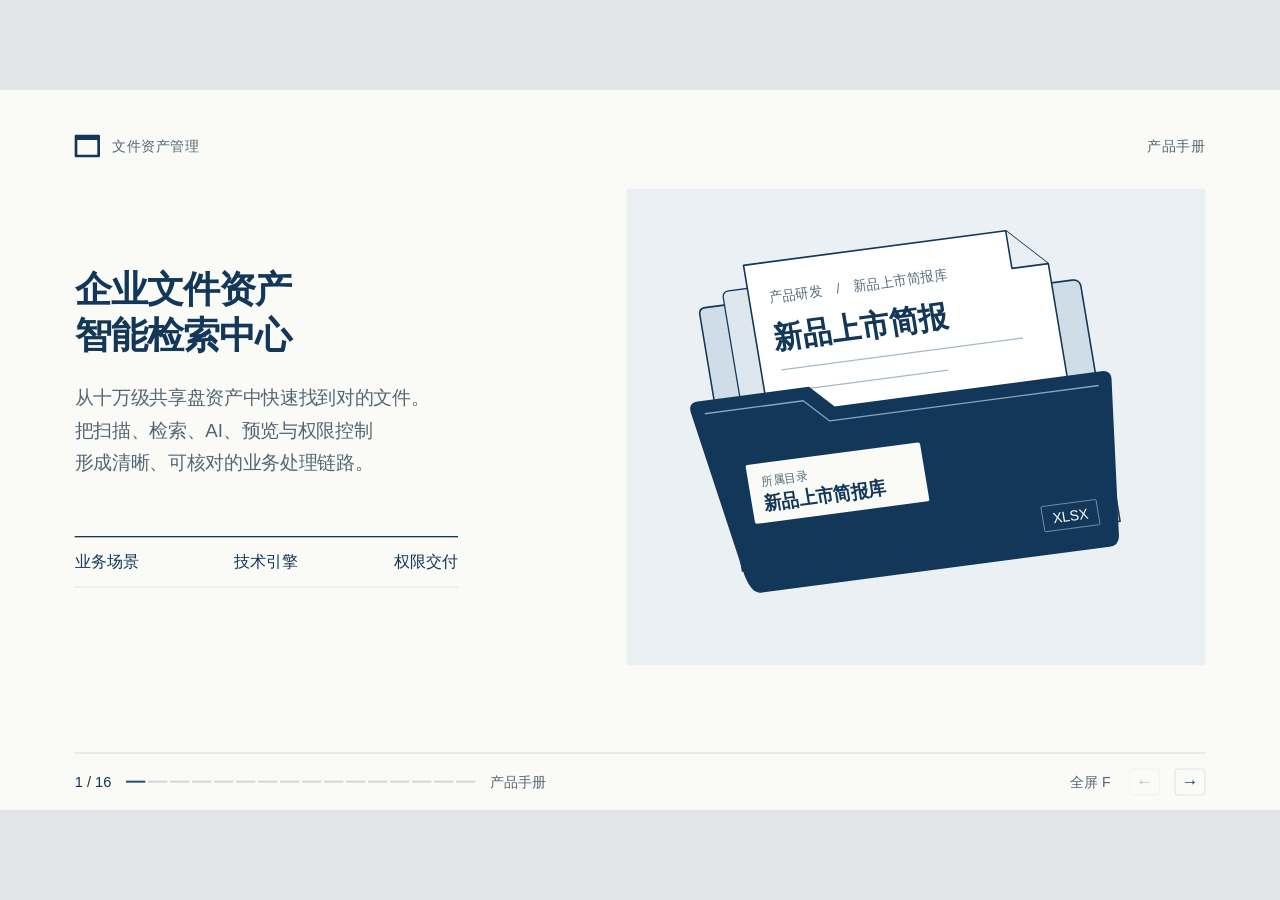
==== commit 4ee6be44: "docs: add qualified module delivery timeline to client presentation" ====
--- a/docs/customer_technology_manual.html
+++ b/docs/customer_technology_manual.html
@@ -366,6 +366,18 @@
 
 <p class="fine">预览与原件下载分离：已授权可查看限定内容，获取完整文件仍须遵循对应权限与审批规则。</p>
 </section>
+<section class="slide tech-slide" data-name="实施节奏">
+<header class="mast"><span>企业文件资产中心 · 项目实施</span><span>实施节奏</span></header>
+<div class="pagehead"><h2>分阶段推进，实施周期以项目排期为准</h2><p>先明确数据与权限前置条件，再按模块依赖分步实施、联调和验收。</p></div>
+<div class="tech-grid three" style="margin-top:54px">
+ <div class="tech-panel"><div class="step-num">01 / 基础能力</div><h3>接入与索引检索</h3><p>确认共享盘访问、目录范围和账号权限，完成索引建立、文件检索与基础数据核对。</p><p class="sub">完成后为后续智能检索与预览提供可信文件范围。</p></div>
+ <div class="tech-panel"><div class="step-num">02 / 使用体验</div><h3>AI 找表与预览</h3><p>基于已建索引配置智能找表、限行预览及业务搜索场景，开展典型报表联调。</p><p class="sub">需要前阶段的目录、索引与授权数据已确认。</p></div>
+ <div class="tech-panel"><div class="step-num">03 / 管理闭环</div><h3>权限、审批与治理</h3><p>结合实际组织结构完善目录授权、下载审批、归档规则及管理操作流程。</p><p class="sub">与客户的权限策略、审批人及业务规则确认进度相关。</p></div>
+</div>
+<div class="tech-note" style="margin-top:37px"><strong>周期参考：</strong>单模块在常规条件下可参考约 1 个月实施；具体起算、模块之间的衔接或并行方式、里程碑及交付时间，以需求确认后双方约定的项目排期为准。</div>
+<div class="tech-note" style="margin-top:16px;background:#f4f6f7;border-left-color:#a6b3bd"><strong>实施前置：</strong>需客户提供可用的共享盘环境、必要权限、样例文件及业务确认人员；如前置条件、需求范围或接口发生变化，双方协商调整排期。</div>
+<p class="fine">本页为常规实施安排说明，不构成各模块固定时限或整体并行完成期限的承诺；最终以合同及双方确认的实施计划为准。</p>
+</section>
 <nav id="chrome" aria-label="阅读控制">
   <div><span id="counter" aria-live="polite"></span><span id="steps" aria-hidden="true"></span><span id="trail"></span></div>
   <div><button id="fullscreen">全屏 F</button>
